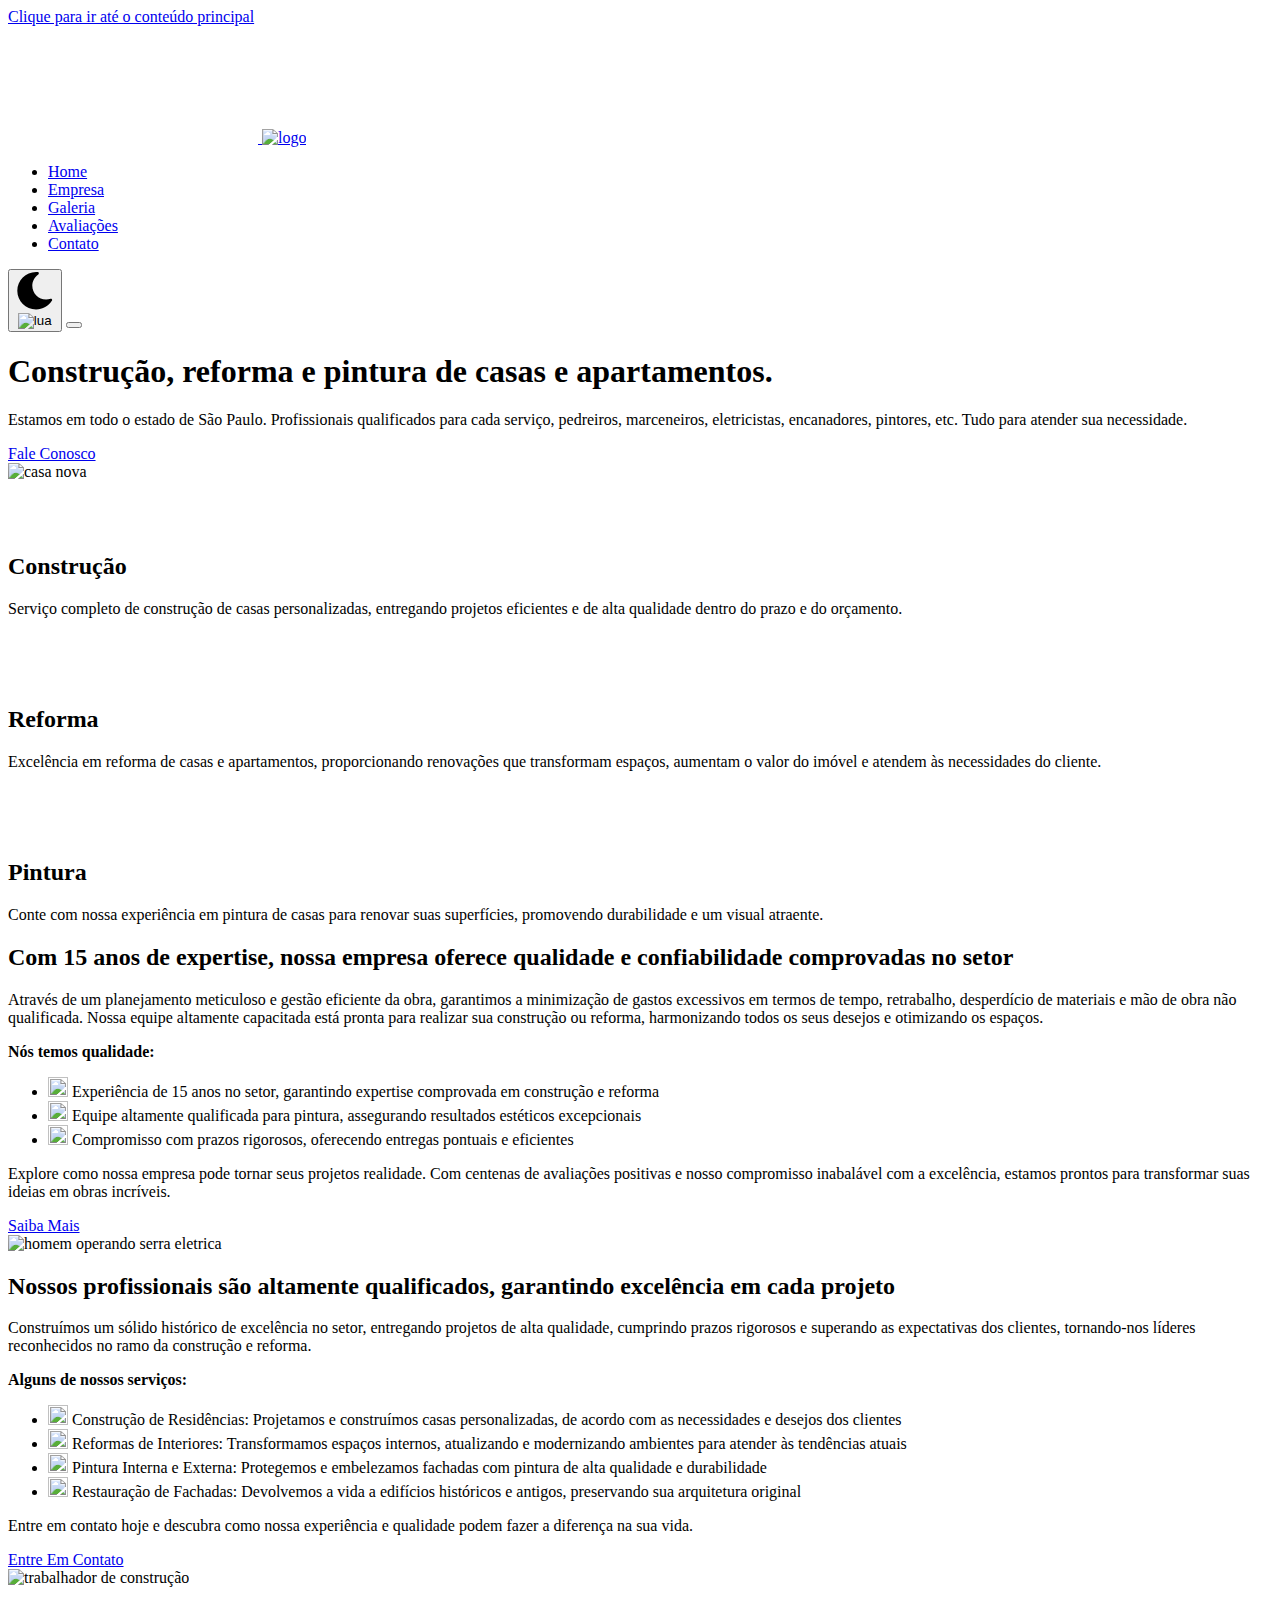
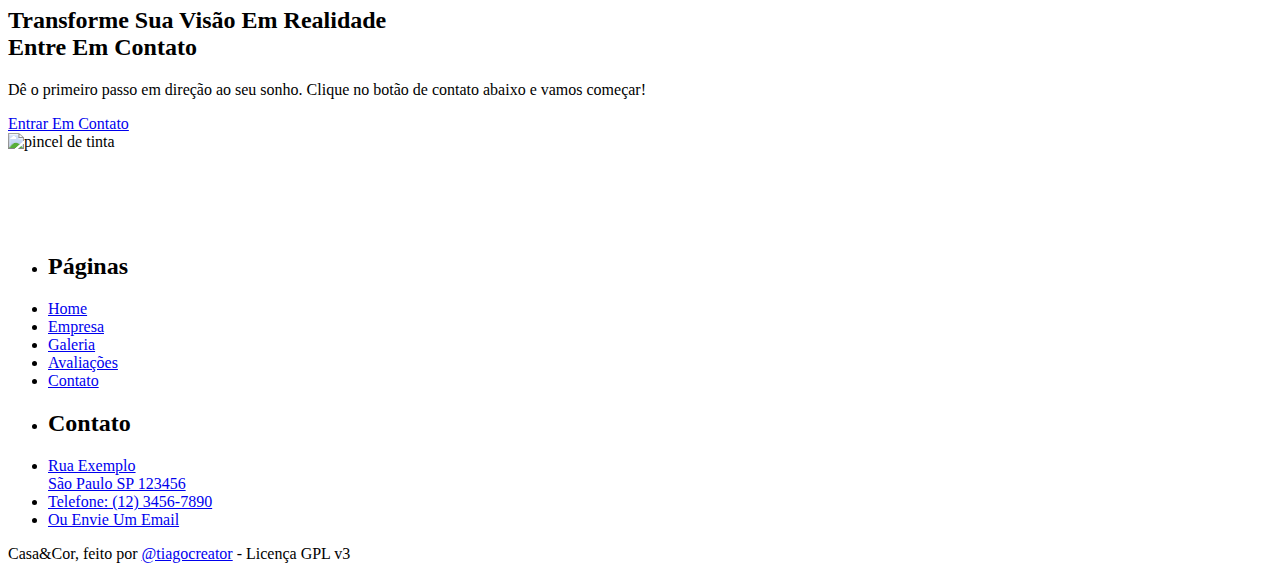
==== index.html @ 8dd86f75 "Update License text under the footer" ====
<!DOCTYPE html>
<html lang="pt-BR">

<head>
  <meta charset="UTF-8" />
  <meta http-equiv="X-UA-Compatible" content="IE=edge" />
  <meta name="viewport" content="width=device-width, initial-scale=1.0" />

  <link rel="canonical" href="https://casa-e-cor.vercel.app/" />
  <meta name="description" content="Construção, reforma e pintura de qualidade para transformar seu espaço." />
  <meta name="keywords"
    content="construção, reforma, pintura, empreiteira, serviços de construção, renovação, reformas de casas, construção comercial, reparos, pintura de interiores, pintura de exteriores, construtora, empreiteiro, remodelação, empreiteira de obras, reforma residencial, serviços de pintura, obras comerciais">

  <!--Exibição em mídias sociais-->
  <meta property="og:title" content="" />
  <meta property="og:description" content="" />
  <meta property="og:type" content="website" />
  <meta property="og:url" content="" />
  <meta property="og:image" content="/images/social.jpg" />
  <meta property="og:image:secure_url" content="/images/social.jpg" />

  <!--Favicons-->
  <link rel="apple-touch-icon" sizes="180x180" href="/apple-touch-icon.png">
  <link rel="icon" type="image/png" sizes="32x32" href="/favicon-32x32.png">
  <link rel="icon" type="image/png" sizes="16x16" href="/favicon-16x16.png">
  <link rel="manifest" href="/site.webmanifest">
  <link rel="mask-icon" href="/safari-pinned-tab.svg" color="#5bbad5">
  <meta name="msapplication-TileColor" content="#2b5797">
  <meta name="theme-color" content="#ffffff">

  <!-- Pré-carregar -->
  <link rel="preload" as="image" href="/images/landing-m.jpg />
  <link rel="preload" as="font" type="font/woff2" href="fonts/roboto-v29-latin-regular.woff2" crossorigin />
  <link rel="preload" as="font" type="font/woff2" href="fonts/roboto-v29-latin-700.woff2" crossorigin />

  <link rel="stylesheet" href="/css/critical.css" />
  <link rel="stylesheet" href="/css/root.css" />
  <link rel="stylesheet" href="/css/dark.css" />

  <!--Adiar o carregamento de todo o CSS da página-->
  <link rel="stylesheet" href="/css/local.css" media="print" onload="this.media='all'; this.onload=null;" />

  <!--Estilos para caso o usuário estiver com o JavaScript desativado-->
  <noscript>
    <link rel="stylesheet" href="/css/local.css" />
  </noscript>

  <title>Casa&Cor | Construção, Reforma e Pintura</title>
</head>

<body>
  <!--Para Leitores de Tela-->
  <a class="skip" aria-label="skip to main content" href="#main">Clique para ir até o conteúdo principal</a>

  <!-- ============================================ -->
  <!--                 Navegação                    -->
  <!-- ============================================ -->

  <div id="navigation">
    <div aria-hidden="true" class="background-color-div">
      <!--
            Esta div é usada para corrigir um erro de z-index onde o 
            #navbar-menu abre na frente da #navigation. Esta barra coloca
            o #navbar-menu atrás do #navigation.
        -->
    </div>
    <div class="container">
      <a class="logo" aria-label="click to go to home page" href="/index.html">
        <!--
                Se não tiver uma verão dark do logo, remover a tag img da versão dark do logo, e também a classe .light da tag img da versão light do logo
            -->

        <!--Logo Light-->
        <img class="light" aria-hidden="true" src="/images/logo-light.png" decoding="async" alt="logo" width="250"
          height="117" />

        <!--Logo Dark-->
        <img class="dark" aria-hidden="true" src="/images/logo-blue.png" decoding="async" loading="lazy" alt="logo"
          width="250" height="117" />
      </a>

      <!--Nagevação Principal-->
      <nav id="navbar-menu">
        <ul>
          <li><a class="active" href="/index.html">Home</a></li>
          <li><a href="/about.html">Empresa</a></li>
          <li><a href="/projects.html">Galeria</a></li>
          <li><a href="/reviews.html">Avaliações</a></li>
          <li><a href="/contact.html">Contato</a></li>
        </ul>
      </nav>

      <!--Ativar Modo Dark-->
      <button id="dark-mode-toggle">
        <svg class="moon" xmlns="http://www.w3.org/2000/svg" viewBox="0 0 480 480"
          style="enable-background: new 0 0 480 480" xml:space="preserve">
          <path
            d="M459.782 347.328c-4.288-5.28-11.488-7.232-17.824-4.96-17.76 6.368-37.024 9.632-57.312 9.632-97.056 0-176-78.976-176-176 0-58.4 28.832-112.768 77.12-145.472 5.472-3.712 8.096-10.4 6.624-16.832S285.638 2.4 279.078 1.44C271.59.352 264.134 0 256.646 0c-132.352 0-240 107.648-240 240s107.648 240 240 240c84 0 160.416-42.688 204.352-114.176 3.552-5.792 3.04-13.184-1.216-18.496z" />
        </svg>
        <img class="sun" aria-hidden="true" src="/images/sun.svg" decoding="async" alt="lua" width="15" height="15" />
      </button>

      <!--Ativar Navegação Mobile-->
      <button class="hamburger-menu">
        <span aria-hidden="true"></span>
      </button>
    </div>
  </div>

  <main id="main">
    <!-- ============================================ -->
    <!--                Página Principal              -->
    <!-- ============================================ -->

    <section id="hero">
      <div class="hero-content">
        <div class="heroText">
          <h1 id="home-h">Construção, reforma e pintura de casas e apartamentos.</h1>
          <p>
            Estamos em todo o estado de São Paulo. Profissionais qualificados para cada serviço, pedreiros,
            marceneiros,
            eletricistas,
            encanadores, pintores, etc. Tudo para atender sua necessidade.
          </p>
          <a class="button-solid" href="/contact.html" target="_blank" rel="noopener">
            Fale Conosco
          </a>
        </div>
      </div>
      <picture>
        <source media="(max-width: 600px)" srcset="/images/landing-m.jpg" />
        <source media="(min-width: 601px)" srcset="/images/landing.jpg" />
        <img aria-hidden="true" decoding="async" src="/images/landing.jpg" alt="casa nova" width="600" height="750" />
      </picture>
    </section>

    <!-- ============================================ -->
    <!--                Nossos Serviços               -->
    <!-- ============================================ -->

    <section id="services" class="services">
      <div class="card">
        <picture>
          <img aria-hidden="true" decoding="async" src="/images/service1.png" alt="" width="48" height="48" />
        </picture>
        <h2>Construção</h2>
        <p>
          Serviço completo de construção de casas personalizadas, entregando
          projetos eficientes e de alta qualidade dentro do prazo e do orçamento.
        </p>
      </div>
      <div class="card">
        <picture>
          <img aria-hidden="true" decoding="async" src="/images/service2.png" alt="" width="48" height="48" />
        </picture>
        <h2>Reforma</h2>
        <p>
          Excelência em reforma de casas e apartamentos, proporcionando renovações que transformam espaços, aumentam o
          valor do imóvel
          e atendem às necessidades do cliente.
        </p>
      </div>
      <div class="card">
        <picture>
          <img aria-hidden="true" decoding="async" src="/images/service3.png" alt="" width="48" height="48" />
        </picture>
        <h2>Pintura</h2>
        <p>
          Conte com nossa experiência em pintura de casas para renovar suas superfícies, promovendo durabilidade e um
          visual
          atraente.
        </p>
      </div>
    </section>

    <!-- ============================================ -->
    <!--                   Sobre                      -->
    <!-- ============================================ -->

    <section id="sidebyside" class="sidebyside">
      <div class="container">
        <div class="content">
          <h2 class="title">Com 15 anos de expertise, nossa empresa oferece qualidade e confiabilidade comprovadas no
            setor</h2>
          <p>
            Através de um planejamento meticuloso e gestão eficiente da obra, garantimos a minimização de gastos
            excessivos em
            termos de tempo, retrabalho, desperdício de materiais e mão de obra não qualificada. Nossa equipe altamente
            capacitada
            está pronta para realizar sua construção ou reforma, harmonizando todos os seus desejos e otimizando os
            espaços.
          </p>
          <p>
            <strong>Nós temos qualidade:</strong>
          </p>
          <ul>
            <li>
              <img aria-hidden="true" loading="lazy" decoding="async" src="/images/check.svg" alt="" width="20"
                height="20" />
              <span>Experiência de 15 anos no setor, garantindo expertise comprovada em construção e reforma</span>
            </li>
            <li>
              <img aria-hidden="true" loading="lazy" decoding="async" src="/images/check.svg" alt="" width="20"
                height="20" />
              <span>Equipe altamente qualificada para pintura, assegurando resultados estéticos excepcionais</span>
            </li>
            <li>
              <img aria-hidden="true" loading="lazy" decoding="async" src="/images/check.svg" alt="" width="20"
                height="20" />
              <span>Compromisso com prazos rigorosos, oferecendo entregas pontuais e eficientes</span>
            </li>
          </ul>
          <p>
            Explore como nossa empresa pode tornar seus projetos realidade. Com
            centenas de
            avaliações positivas e nosso compromisso inabalável com a excelência, estamos prontos para transformar suas
            ideias em
            obras incríveis.
          </p>
          <a class="button-solid" href="/about.html">Saiba Mais</a>
        </div>
        <picture class="image-box">
          <source media="(max-width: 600px)" srcset="/images/company-m.jpg" />
          <source media="(min-width: 601px)" srcset="/images/company.jpg" />
          <img aria-hidden="true" loading="lazy" decoding="async" src="/images/company.jpg"
            alt="homem operando serra eletrica" width="500" height="333" />
        </picture>
      </div>
    </section>

    <!-- ============================================ -->
    <!--                Profissionais                 -->
    <!-- ============================================ -->

    <section id="sidebyside-reverse">
      <div class="container">
        <div class="content">
          <h2 class="title">Nossos profissionais são altamente qualificados, garantindo excelência em cada projeto</h2>
          <p>
            Construímos um sólido histórico de excelência no setor, entregando projetos de alta
            qualidade, cumprindo prazos rigorosos e superando as expectativas dos clientes, tornando-nos líderes
            reconhecidos no
            ramo da construção e reforma.
          </p>
          <p>
            <strong>Alguns de nossos serviços:</strong>
          </p>
          <ul>
            <li>
              <img aria-hidden="true" loading="lazy" decoding="async" src="/images/check.svg" alt="" width="20"
                height="20" />
              <span>Construção de Residências: Projetamos e construímos casas personalizadas, de acordo com as
                necessidades e desejos dos
                clientes</span>
            </li>
            <li>
              <img aria-hidden="true" loading="lazy" decoding="async" src="/images/check.svg" alt="" width="20"
                height="20" />
              <span>Reformas de Interiores: Transformamos espaços internos, atualizando e modernizando ambientes para
                atender às tendências
                atuais</span>
            </li>
            <li>
              <img aria-hidden="true" loading="lazy" decoding="async" src="/images/check.svg" alt="" width="20"
                height="20" />
              <span>Pintura Interna e Externa: Protegemos e embelezamos fachadas com pintura de alta qualidade e
                durabilidade</span>
            </li>
            <li>
              <img aria-hidden="true" loading="lazy" decoding="async" src="/images/check.svg" alt="" width="20"
                height="20" />
              <span>Restauração de Fachadas: Devolvemos a vida a edifícios históricos e antigos, preservando sua
                arquitetura original</span>
            </li>
          </ul>
          <p>
            Entre em contato hoje e descubra como nossa experiência e qualidade podem fazer a diferença na sua vida.
          </p>
          <a class="button-solid" href="/contact.html">Entre Em Contato</a>
        </div>
        <picture class="image-box">
          <source media="(max-width: 600px)" srcset="/images/worker.jpg" />
          <source media="(min-width: 601px)" srcset="/images/worker.jpg" />
          <img aria-hidden="true" loading="lazy" decoding="async" src="/images/worker.jpg"
            alt="trabalhador de construção" width="500" height="671" />
        </picture>
      </div>
    </section>

    <!-- ============================================ -->
    <!--                   Call to Action             -->
    <!-- ============================================ -->

    <section id="cta">
      <div class="container">
        <h2 class="title">
          Transforme Sua Visão Em Realidade <br />
          Entre Em Contato
        </h2>
        <p>
          Dê o primeiro passo em direção ao seu sonho. Clique no botão de contato abaixo e vamos começar!
        </p>
        <a href="/contact.html" class="button-solid">Entrar Em Contato</a>
      </div>
      <picture>
        <source media="(max-width: 600px)'" srcset="/images/paint-m.jpg" />
        <source media="(min-width: 601px)" srcset="/images/paint.jpg" />
        <img aria-hidden="true" loading="lazy" decoding="async" src="/images/paint.jpg" alt="pincel de tinta"
          width="500" height="333" />
      </picture>
    </section>

  </main>

  <!-- ============================================ -->
  <!--                     Footer                   -->
  <!-- ============================================ -->

  <footer id="footer">
    <div class="container">
      <div class="left-section">
        <a class="logo" href="/index.html"><img loading="lazy" decoding="async" src="/images/logo-light.png" alt="logo"
            width="264" height="78" /></a>
      </div>
      <div class="right-section">
        <div class="lists">
          <ul>
            <li>
              <h2>Páginas</h2>
            </li>
            <li><a href="/index.html">Home</a></li>
            <li><a href="/about.html">Empresa</a></li>
            <li><a href="/projects.html">Galeria</a></li>
            <li><a href="/testimonials.html">Avaliações</a></li>
            <li><a href="/contact.html">Contato</a></li>
          </ul>
          <ul>
            <li>
              <h2>Contato</h2>
            </li>
            <li>
              <a href="/contact.html">Rua Exemplo<br />São Paulo SP 123456</a>
            </li>
            <li><a href="tel:1234567890">Telefone: (12) 3456-7890</a></li>
            <li><a href="mailto:email@email.com">Ou Envie Um Email</a></li>
          </ul>
        </div>
      </div>
    </div>

    <div class="credit">
      <span>Casa&Cor, feito por </span>
      <a href="https://github.com/tiagocreator" target="_blank" rel="noopener">@tiagocreator</a>
      <span class="copyright">- Licença GPL v3</span>
    </div>
  </footer>

  <script defer src="/script/nav.js"></script>
  <script defer src="/script/dark.js"></script>
  <script defer src="./script/scroll.js"></script>
</body>

</html>
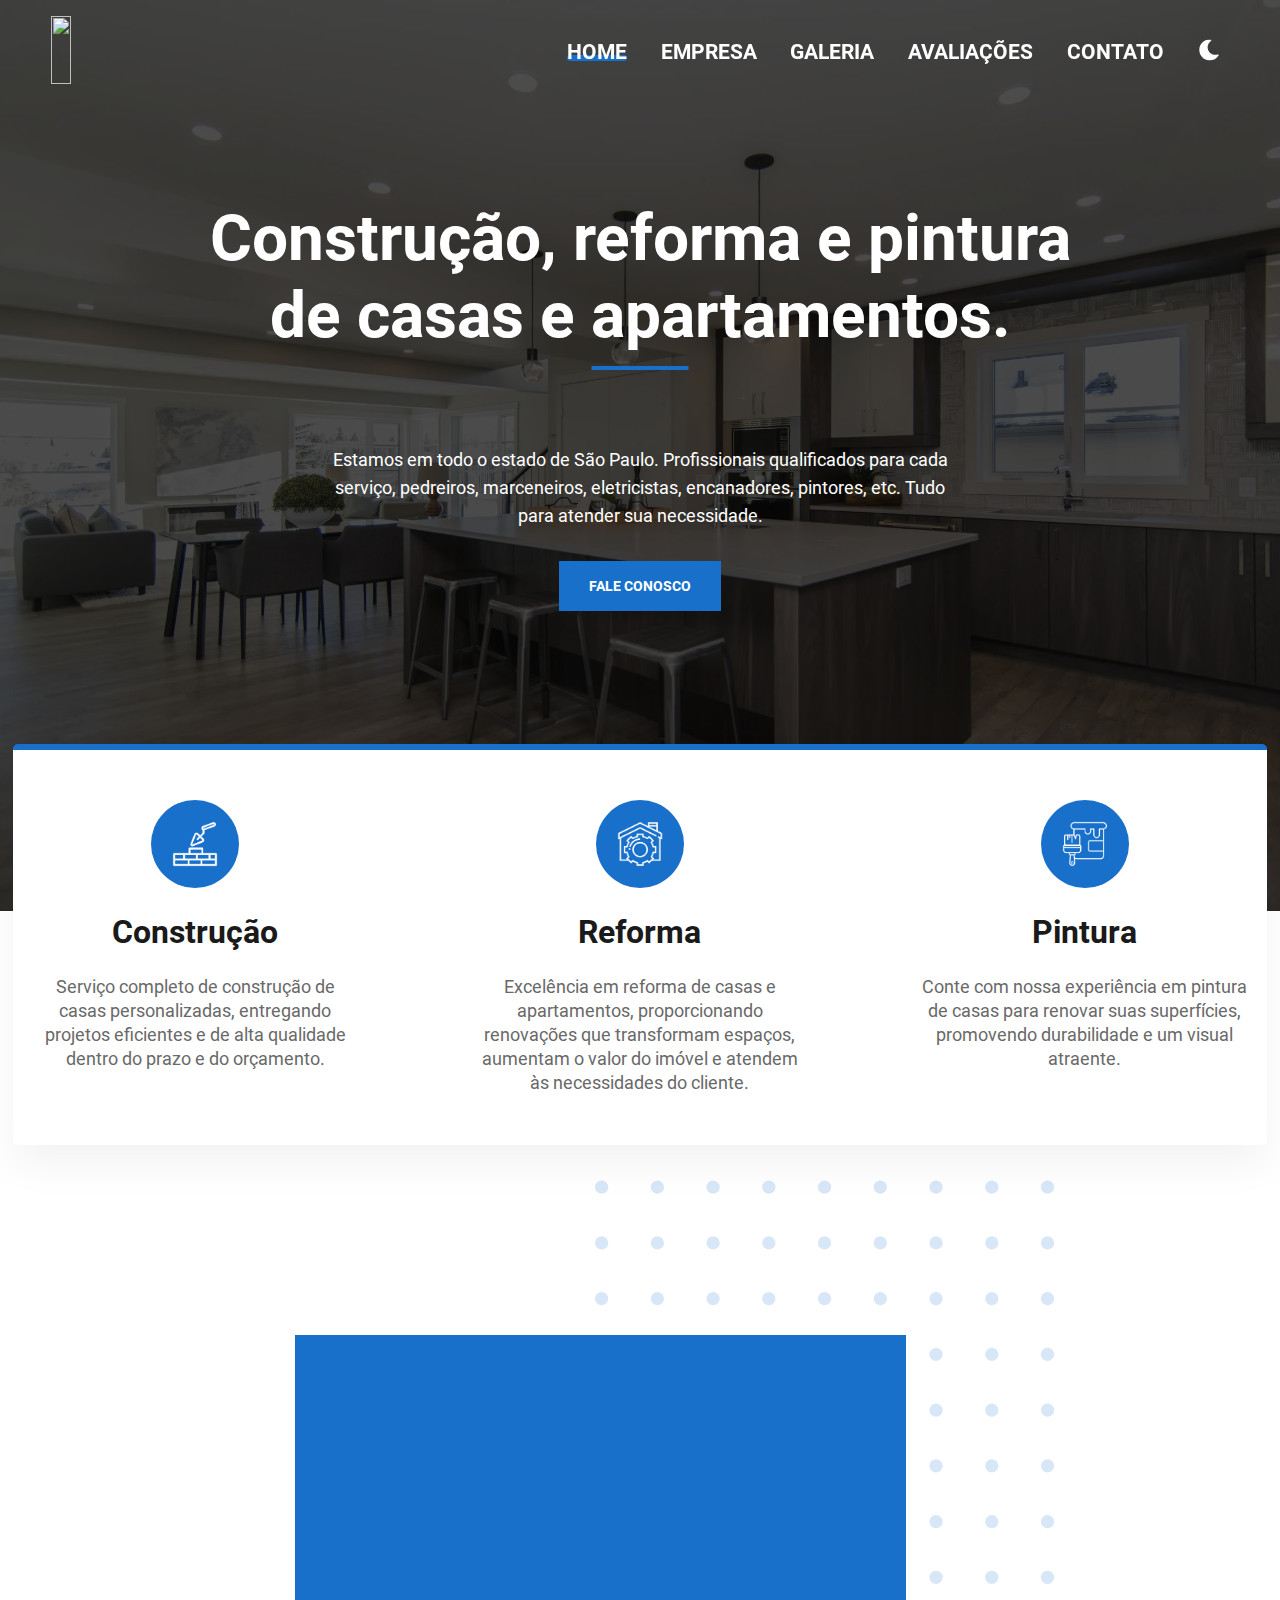
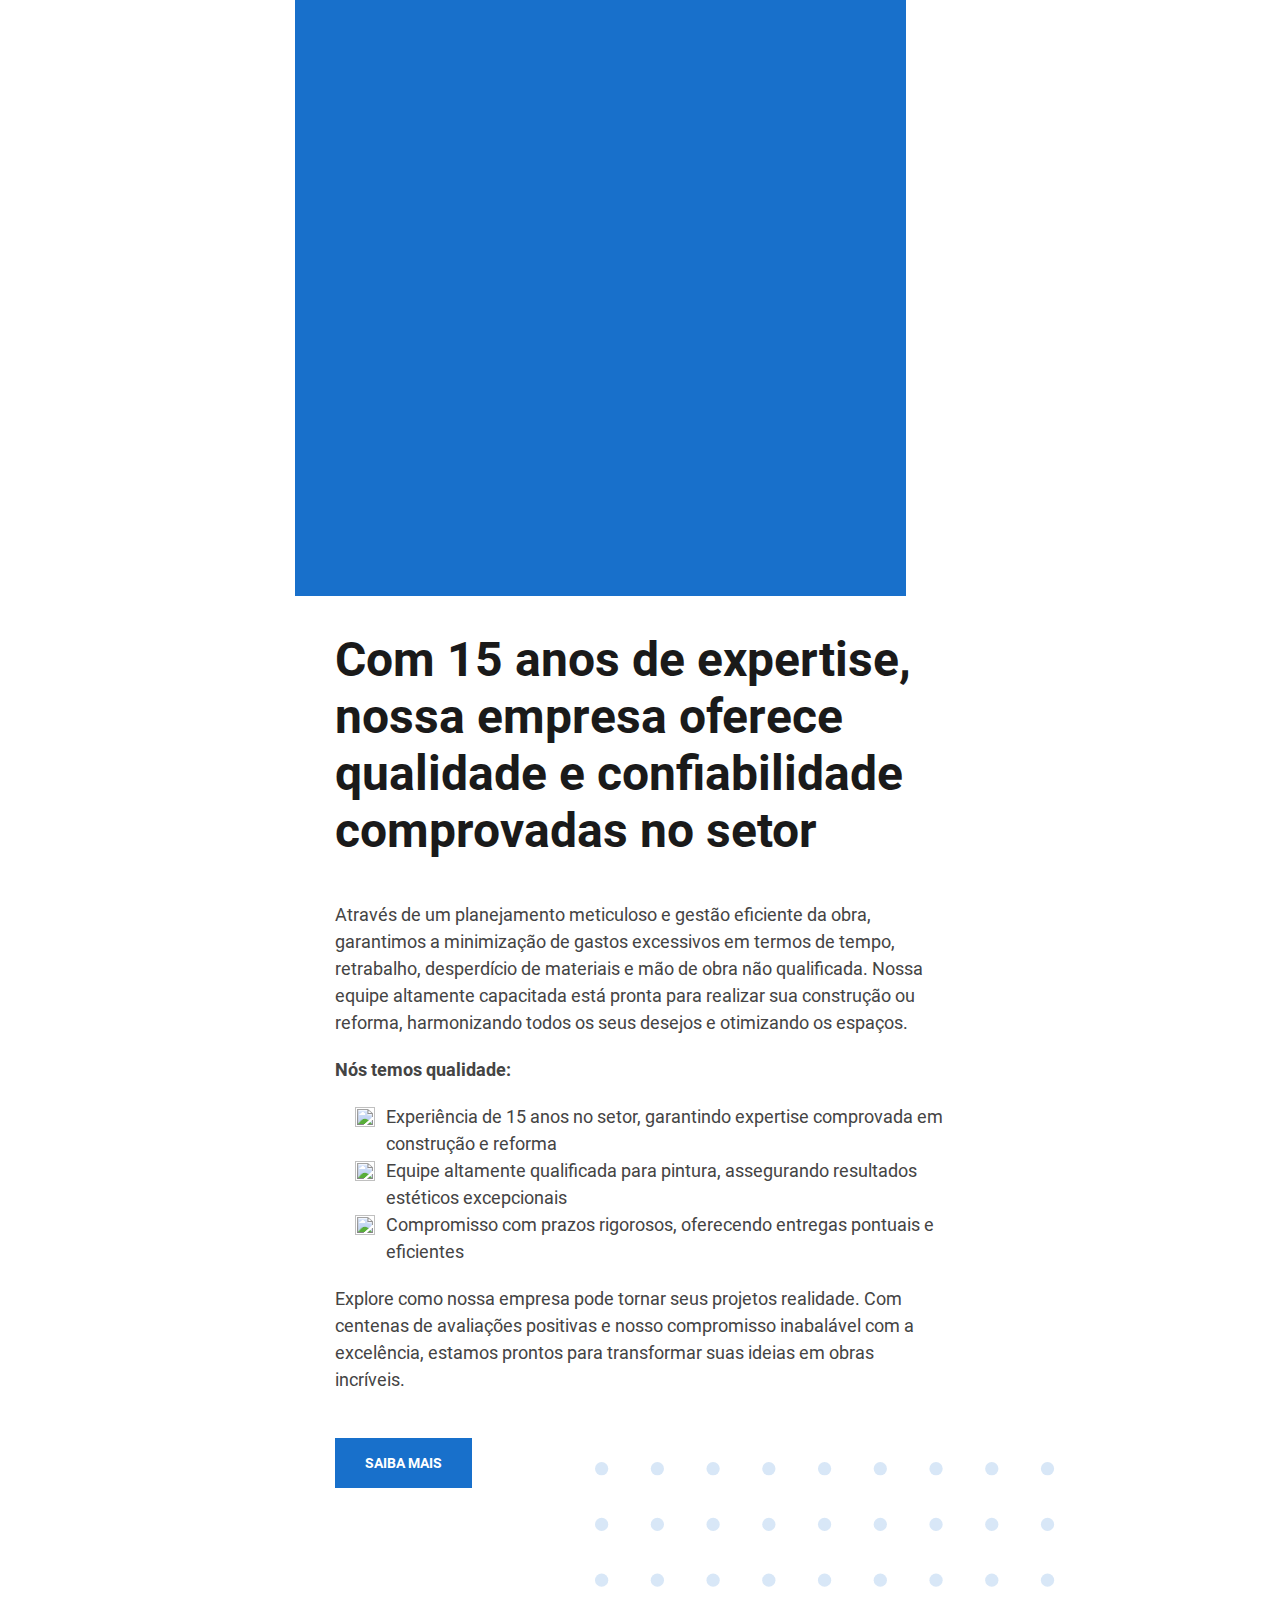
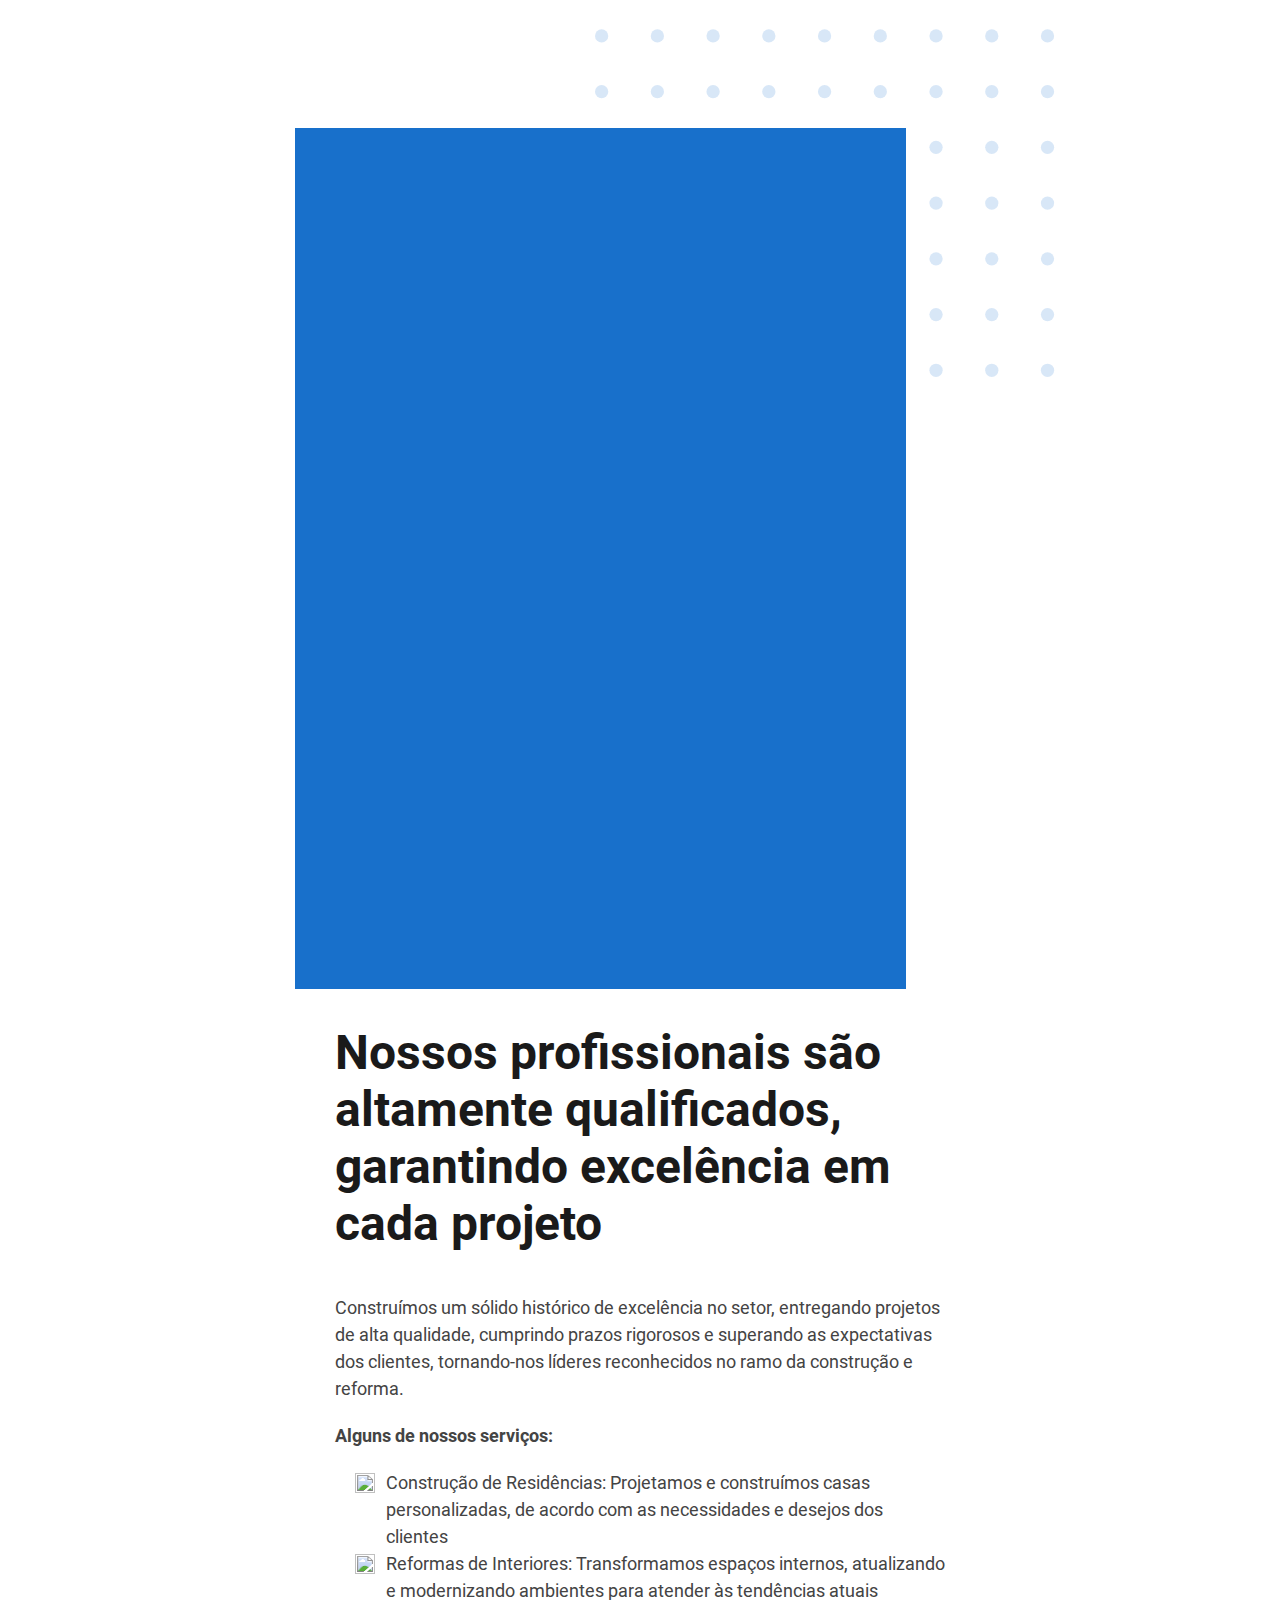
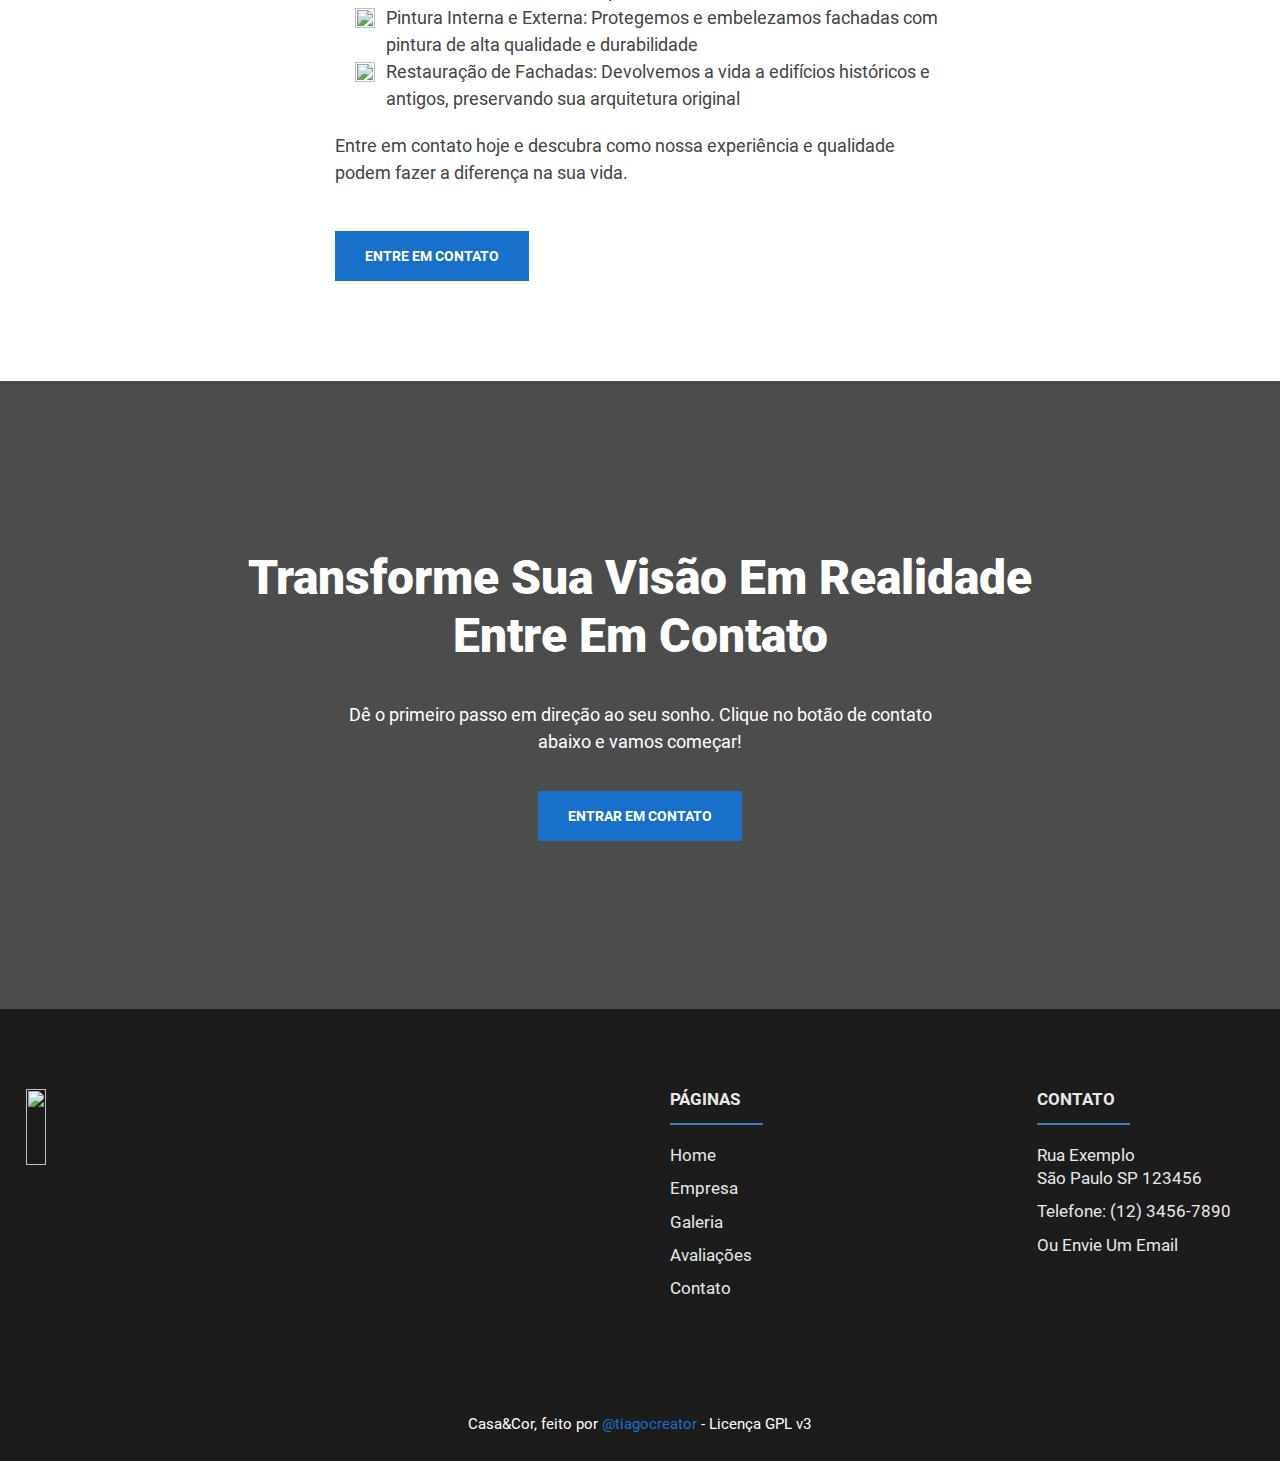
==== commit f33b47ba: "Update logo images" ====
--- a/index.html
+++ b/index.html
@@ -29,7 +29,7 @@
   <meta name="theme-color" content="#ffffff">
 
   <!-- Pré-carregar -->
-  <link rel="preload" as="image" href="/images/landing-m.jpg />
+  <link rel="preload" as="image" href="/images/landing-m.webp" />
   <link rel="preload" as="font" type="font/woff2" href="fonts/roboto-v29-latin-regular.woff2" crossorigin />
   <link rel="preload" as="font" type="font/woff2" href="fonts/roboto-v29-latin-700.woff2" crossorigin />
 
@@ -65,18 +65,19 @@
         -->
     </div>
     <div class="container">
-      <a class="logo" aria-label="click to go to home page" href="/index.html">
+      <a class="logo" aria-label="clique para ir para a página principal" href="/index.html">
         <!--
                 Se não tiver uma verão dark do logo, remover a tag img da versão dark do logo, e também a classe .light da tag img da versão light do logo
             -->
-
         <!--Logo Light-->
-        <img class="light" aria-hidden="true" src="/images/logo-light.png" decoding="async" alt="logo" width="250"
-          height="117" />
+        <img class="light" aria-hidden="true" src="/images/logo-light-m.webp"
+          srcset="/images/logo-light-m.webp 1x, /images/logo-light-l.webp 2x" alt="" width="196" height="92"
+          decoding="async" loading="lazy">
 
         <!--Logo Dark-->
-        <img class="dark" aria-hidden="true" src="/images/logo-blue.png" decoding="async" loading="lazy" alt="logo"
-          width="250" height="117" />
+        <img class="dark" aria-hidden="true" src="/images/logo-blue-m.webp"
+          srcset="/images/logo-blue-m.webp, x /images/logo-blue-l.webp 2x" alt="" width="196" height="92"
+          decoding="async" loading="lazy">
       </a>
 
       <!--Nagevação Principal-->
@@ -91,8 +92,8 @@
       </nav>
 
       <!--Ativar Modo Dark-->
-      <button id="dark-mode-toggle">
-        <svg class="moon" xmlns="http://www.w3.org/2000/svg" viewBox="0 0 480 480"
+      <button id="dark-mode-toggle" title="Ativar Modo Escuro">
+        <svg aria-hidden="true" class="moon" xmlns="http://www.w3.org/2000/svg" viewBox="0 0 480 480"
           style="enable-background: new 0 0 480 480" xml:space="preserve">
           <path
             d="M459.782 347.328c-4.288-5.28-11.488-7.232-17.824-4.96-17.76 6.368-37.024 9.632-57.312 9.632-97.056 0-176-78.976-176-176 0-58.4 28.832-112.768 77.12-145.472 5.472-3.712 8.096-10.4 6.624-16.832S285.638 2.4 279.078 1.44C271.59.352 264.134 0 256.646 0c-132.352 0-240 107.648-240 240s107.648 240 240 240c84 0 160.416-42.688 204.352-114.176 3.552-5.792 3.04-13.184-1.216-18.496z" />
@@ -101,7 +102,7 @@
       </button>
 
       <!--Ativar Navegação Mobile-->
-      <button class="hamburger-menu">
+      <button class="hamburger-menu" title="Abrir Menu">
         <span aria-hidden="true"></span>
       </button>
     </div>
@@ -128,9 +129,9 @@
         </div>
       </div>
       <picture>
-        <source media="(max-width: 600px)" srcset="/images/landing-m.jpg" />
-        <source media="(min-width: 601px)" srcset="/images/landing.jpg" />
-        <img aria-hidden="true" decoding="async" src="/images/landing.jpg" alt="casa nova" width="600" height="750" />
+        <source media="(max-width: 600px)" srcset="/images/landing-m.webp" />
+        <source media="(min-width: 601px)" srcset="/images/landing.webp" />
+        <img aria-hidden="true" decoding="async" src="/images/landing.webp" alt="casa nova" width="600" height="750" />
       </picture>
     </section>
 
@@ -141,7 +142,7 @@
     <section id="services" class="services">
       <div class="card">
         <picture>
-          <img aria-hidden="true" decoding="async" src="/images/service1.png" alt="" width="48" height="48" />
+          <img aria-hidden="true" decoding="async" src="/images/service1.webp" alt="" width="48" height="48" />
         </picture>
         <h2>Construção</h2>
         <p>
@@ -151,7 +152,7 @@
       </div>
       <div class="card">
         <picture>
-          <img aria-hidden="true" decoding="async" src="/images/service2.png" alt="" width="48" height="48" />
+          <img aria-hidden="true" decoding="async" src="/images/service2.webp" alt="" width="48" height="48" />
         </picture>
         <h2>Reforma</h2>
         <p>
@@ -162,7 +163,7 @@
       </div>
       <div class="card">
         <picture>
-          <img aria-hidden="true" decoding="async" src="/images/service3.png" alt="" width="48" height="48" />
+          <img aria-hidden="true" decoding="async" src="/images/service3.webp" alt="" width="48" height="48" />
         </picture>
         <h2>Pintura</h2>
         <p>
@@ -220,9 +221,9 @@
           <a class="button-solid" href="/about.html">Saiba Mais</a>
         </div>
         <picture class="image-box">
-          <source media="(max-width: 600px)" srcset="/images/company-m.jpg" />
-          <source media="(min-width: 601px)" srcset="/images/company.jpg" />
-          <img aria-hidden="true" loading="lazy" decoding="async" src="/images/company.jpg"
+          <source media="(max-width: 600px)" srcset="/images/company-m.webp" />
+          <source media="(min-width: 601px)" srcset="/images/company.webp" />
+          <img aria-hidden="true" loading="lazy" decoding="async" src="/images/company.webp"
             alt="homem operando serra eletrica" width="500" height="333" />
         </picture>
       </div>
@@ -279,9 +280,9 @@
           <a class="button-solid" href="/contact.html">Entre Em Contato</a>
         </div>
         <picture class="image-box">
-          <source media="(max-width: 600px)" srcset="/images/worker.jpg" />
-          <source media="(min-width: 601px)" srcset="/images/worker.jpg" />
-          <img aria-hidden="true" loading="lazy" decoding="async" src="/images/worker.jpg"
+          <source media="(max-width: 600px)" srcset="/images/worker.webp" />
+          <source media="(min-width: 601px)" srcset="/images/worker.webp" />
+          <img aria-hidden="true" loading="lazy" decoding="async" src="/images/worker.webp"
             alt="trabalhador de construção" width="500" height="671" />
         </picture>
       </div>
@@ -303,9 +304,9 @@
         <a href="/contact.html" class="button-solid">Entrar Em Contato</a>
       </div>
       <picture>
-        <source media="(max-width: 600px)'" srcset="/images/paint-m.jpg" />
-        <source media="(min-width: 601px)" srcset="/images/paint.jpg" />
-        <img aria-hidden="true" loading="lazy" decoding="async" src="/images/paint.jpg" alt="pincel de tinta"
+        <source media="(max-width: 600px)'" srcset="/images/paint-m.webp" />
+        <source media="(min-width: 601px)" srcset="/images/paint.webp" />
+        <img aria-hidden="true" loading="lazy" decoding="async" src="/images/paint.webp" alt="pincel de tinta"
           width="500" height="333" />
       </picture>
     </section>
@@ -319,8 +320,11 @@
   <footer id="footer">
     <div class="container">
       <div class="left-section">
-        <a class="logo" href="/index.html"><img loading="lazy" decoding="async" src="/images/logo-light.png" alt="logo"
-            width="264" height="78" /></a>
+        <a class="logo" href="/index.html" aria-label="clique para ir para a página inicial">
+          <img aria-hidden="true" src="/images/logo-light-m.webp"
+            srcset="/images/logo-light-m.webp 1x, /images/logo-light-l.webp 2x" alt="" width="196" height="92"
+            decoding="async" loading="lazy">
+        </a>
       </div>
       <div class="right-section">
         <div class="lists">
@@ -331,7 +335,7 @@
             <li><a href="/index.html">Home</a></li>
             <li><a href="/about.html">Empresa</a></li>
             <li><a href="/projects.html">Galeria</a></li>
-            <li><a href="/testimonials.html">Avaliações</a></li>
+            <li><a href="/reviews.html">Avaliações</a></li>
             <li><a href="/contact.html">Contato</a></li>
           </ul>
           <ul>
--- a/css/critical.css
+++ b/css/critical.css
@@ -0,0 +1 @@
+@media only screen and (min-width:0){#hero{font-size:inherit;padding-bottom:16.875em;padding-top:9.375em;position:relative;z-index:1}#hero:before{content:'';position:absolute;display:block;height:100%;width:100%;background:#000;opacity:.7;top:0;left:0;z-index:-10}#hero picture{position:absolute;top:0;left:0;height:100%;width:100%;z-index:-11}#hero picture img{position:absolute;top:0;left:0;height:100%;width:100%;object-fit:cover}#hero .hero-content{width:96%;max-width:71.5em;margin:auto;position:relative;z-index:10;text-align:center}#hero .hero-content{padding:0}#hero .heroText{width:100%;margin:auto;max-width:56.875em}#hero h1{font-weight:bold;font-size:min(12vw, 4em);color:#fff;text-align:center;line-height:1.203125;margin:auto;width:100%;max-width:14.125em;margin-bottom:1.4375em;position:relative}#hero h1:before{content:'';position:absolute;display:block;height:.0625em;width:1.515625em;background:var(--primary);opacity:1;bottom:-0.25em;left:50%;transform:translateX(-50%)}#hero p{line-height:1.55em;margin:auto;margin-bottom:1.72222222em;color:#fff;width:100%;text-align:center;max-width:34.27777778em;opacity:1}#hero .button-solid{margin:auto;display:inline-block;width:auto}}@media only screen and (min-width:48em){#hero{padding:12.5em 0 18.75em 0;z-index:1;overflow:hidden}#hero .hero-content{display:flex;justify-content:space-between;position:relative}}@media only screen and (min-width:1300px){#hero{padding-top:17.0625em;padding-bottom:19.1875em;background:url('../images/landing.webp');background-size:cover;background-position:center;background-repeat:no-repeat;background-attachment:fixed}#hero picture{display:none}}@media only screen and (min-width:0){.services{border-radius:.3125em;margin:auto;margin-top:-10.4375em;position:relative;z-index:100;background:#fff;width:90%;max-width:82.5em;padding:3.125em 1.25em;border-top:.375em solid var(--primary);box-shadow:0 20px 40px rgba(0,0,0,0.05);margin-bottom:3.125em}.services .card{display:block;width:100%;max-width:22.3125em;margin:auto;margin-bottom:3.125em}.services .card:last-of-type{margin-bottom:0}.services .card picture{background:var(--primary);width:5.5em;height:5.5em;display:flex;justify-content:center;align-items:center;margin:auto;margin-bottom:1.4375em;border-radius:50%}.services .card picture img{width:3em;height:3em}.services .card h2{text-align:center;font-size:2em;line-height:1.35em;font-weight:700;color:#1a1a1a;margin-bottom:.65em}.services .card p{text-align:center;line-height:1.33333333em;width:100%;opacity:.8}}@media only screen and (min-width:768px){.services{font-size:min(1.8vw, 1em);display:flex;justify-content:space-between;align-items:flex-start;width:98%}.services .card{margin:0;max-width:20.3125em}}@media only screen and (min-width:1300px){.services{padding:3.125em 5em}.services .card{max-width:22.3125em}}@media only screen and (min-width:0){body.dark-mode #services{background:var(--medium)}body.dark-mode #services picture{background:var(--primaryDark)}body.dark-mode #services h2{color:#fff;font-weight:bold}}--- a/css/root.css
+++ b/css/root.css
@@ -0,0 +1 @@
+@media only screen and (min-width:0){:root{--primary:#1870cb;--primaryShade:#3d89d9;--primaryDark:#0a116b;--bodyText:#1a1a1a}@font-face{font-family:'Roboto';font-style:normal;font-weight:400;src:local(''),url('../fonts/roboto-v29-latin-regular.woff2') format('woff2'),url('../fonts/roboto-v29-latin-regular.woff') format('woff')}@font-face{font-family:'Roboto';font-style:normal;font-weight:700;src:local(''),url('../fonts/roboto-v29-latin-700.woff2') format('woff2'),url('../fonts/roboto-v29-latin-700.woff') format('woff')}@font-face{font-family:'Roboto';font-style:normal;font-weight:900;src:local(''),url('../fonts/roboto-v29-latin-900.woff2') format('woff2'),url('../fonts/roboto-v29-latin-900.woff') format('woff')}body,html{margin:0;padding:0;font-size:100%;font-family:'Roboto',Arial,sans-serif;color:var(--bodyText);overflow-x:hidden}*,*:before,*:after{margin:0;padding:0;box-sizing:border-box}body{transition:background-color .3s}.container{position:relative;width:92%;margin:auto}h1,h2,h3,h4,h5,h6{margin:0;color:#1a1a1a}p,li,a{font-size:1.125em;line-height:1.5em;margin:0}p,li{color:#444}a:hover,button:hover{cursor:pointer}.button-solid{font-size:.875em;font-weight:bold;text-transform:uppercase;text-decoration:none;display:inline-block;width:auto;color:#fff;line-height:3.57142857em;height:3.57142857em;text-align:center;padding:0 2.14285714em;position:relative;z-index:1;background-color:var(--primary);transition:color .3s;transition-delay:.1s}.button-solid:hover{color:#aad3e1}.button-solid:hover:before{width:100%}.button-solid:before{content:'';position:absolute;display:block;height:100%;opacity:1;top:0;left:0;z-index:-1;background-color:#000;width:0;transition:width .3s}.skip{position:absolute;top:0;left:0;opacity:0;z-index:-1111111}}@media only screen and (min-width:1024px){body,html{padding:0;margin:0}}@media only screen and (min-width:2000px){body,html{font-size:.85vw}}@media only screen and (max-width:1023px){#navigation{position:fixed;top:0;left:0;width:100%;z-index:10000;height:auto}#navigation .background-color-div{position:absolute;top:0;left:0;background-color:#fff;width:100%;height:100%;box-shadow:rgba(149,157,165,0.2) 0 8px 24px}#navigation .container{padding:.8125em 0;width:96%}#navigation .logo{display:inline-block;height:1.875em;width:auto}#navigation .logo img{width:auto;height:100%}#navigation .logo .light{display:none}#navigation .logo .dark{display:block}#navigation .hamburger-menu{position:absolute;right:0;border:none;height:3em;width:3em;z-index:100;display:block;background:transparent;padding:0;top:50%;transform:translateY(-50%);transition:top .3s}#navigation .hamburger-menu span{height:2px;width:1.875em;background-color:#000;display:block;position:absolute;left:50%;transform:translateX(-50%);transition:background-color .3s}#navigation .hamburger-menu span:before{content:'';position:absolute;display:block;height:2px;width:80%;background:#000;opacity:1;top:-6px;left:0;transition:width .3s,left .3s,top .3s,transform .5s}#navigation .hamburger-menu span:after{content:'';position:absolute;display:block;height:2px;width:80%;background:#000;opacity:1;top:6px;left:0;transition:width .3s,left .3s,top .3s,transform .3s}#navigation .hamburger-menu.clicked span{background-color:transparent}#navigation .hamburger-menu.clicked span:before{width:100%;transform:translate(-50%, -50%) rotate(225deg);left:50%;top:50%}#navigation .hamburger-menu.clicked span:after{width:100%;transform:translate(-50%, -50%) rotate(-225deg);left:50%;top:50%}#navigation #navbar-menu{position:fixed;right:0;padding:0;width:100%;border-radius:0 0 .375em .375em;z-index:-1;overflow:hidden;box-shadow:rgba(149,157,165,0.2) 0 8px 24px;background-color:#fff;top:4em;padding-top:0;height:0;transition:height .3s,padding-top .3s,top .3s}#navigation #navbar-menu ul{padding:0;perspective:700px}#navigation #navbar-menu ul li{list-style:none;margin-bottom:1.5em;text-align:center;transform-style:preserve-3d;opacity:0;transform:translateY(-0.4375em) rotateX(90deg);transition:opacity .5s,transform .5s}#navigation #navbar-menu ul li:nth-of-type(1){transition-delay:.1s}#navigation #navbar-menu ul li:nth-of-type(2){transition-delay:.2s}#navigation #navbar-menu ul li:nth-of-type(3){transition-delay:.3s}#navigation #navbar-menu ul li:nth-of-type(4){transition-delay:.4s}#navigation #navbar-menu ul li:nth-of-type(5){transition-delay:.5s}#navigation #navbar-menu ul li a{text-decoration:none;text-transform:uppercase;color:#000;font-size:1.1875em;text-align:center;display:inline-block;position:relative;font-weight:bold}#navigation #navbar-menu ul li a.active:before{content:'';position:absolute;display:block;height:.42105263em;background:var(--primary);opacity:1;bottom:.26315789em;border-radius:.21052632em;left:-0.31578947em;right:-0.31578947em;z-index:-1}#navigation #navbar-menu.open{height:19.125em;padding-top:1.25em;z-index:-100}#navigation #navbar-menu.open ul li{opacity:1;transform:translateY(0) rotateX(0)}}@media only screen and (min-width:64em){::-webkit-scrollbar-track{-webkit-box-shadow:inset 0 0 .375em rgba(0,0,0,0.3);background-color:#fff}::-webkit-scrollbar-track-piece{background-color:#f0f0f0}::-webkit-scrollbar{width:.75em;background-color:#f5f5f5}::-webkit-scrollbar-thumb{border-radius:.625em;background:var(--primary)}body.scroll #navigation .background-color-div{height:100%;box-shadow:rgba(100,100,111,0.2) 0 7px 29px 0}body.scroll #navigation .logo .light{display:none}body.scroll #navigation .logo .dark{display:block}body.scroll #navigation #navbar-menu ul li a{color:#1a1a1a}body.scroll #dark-mode-toggle svg path{fill:#000}body.dark-mode #navigation .background-color-div{height:100%;box-shadow:rgba(100,100,111,0.2) 0 7px 29px 0}#navigation{width:100%;height:6.25em;position:fixed;top:0;left:0;z-index:200000;padding:0;display:flex;align-items:center}#navigation .background-color-div{position:absolute;top:0;left:0;width:100%;background-color:#fff;height:0;transition:height .3s}#navigation .container{max-width:75em;display:flex;justify-content:flex-end;align-items:center}#navigation .logo{margin-right:auto;height:3.75em;width:auto}#navigation .logo img{width:auto;height:100%}#navigation #navbar-menu ul{padding:0;display:flex;justify-content:flex-end;align-items:center}#navigation #navbar-menu ul li{list-style:none;margin-left:1.875em;padding-top:.1875em}#navigation #navbar-menu ul li a{text-decoration:none;font-weight:bold;font-size:1.1875em;text-transform:uppercase;position:relative;z-index:1;color:#fff;transition:color .3s}#navigation #navbar-menu ul li a:before{content:'';position:absolute;display:block;height:.31578947em;border-radius:.15789474em;background:var(--primary);opacity:1;bottom:.10526316em;z-index:-1;left:0;width:0;transition:width .3s}#navigation #navbar-menu ul li a:hover:before{width:100%}#navigation #navbar-menu ul li a.active:before{content:'';position:absolute;display:block;width:100%;height:.31578947em;background:var(--primary);opacity:1;bottom:.10526316em;border-radius:.15789474em;left:0;right:-0.31578947em;z-index:-1;transition:bottom .3s}#navigation .hamburger-menu{display:none}}@media only screen and (max-width:1023px){body.dark-mode #navigation .background-color-div{background-color:var(--dark)}body.dark-mode #navigation .hamburger-menu.clicked span{background-color:var(--dark)}body.dark-mode #navigation .hamburger-menu span{background-color:#fff}body.dark-mode #navigation .hamburger-menu span:before,body.dark-mode #navigation .hamburger-menu span:after{background-color:#fff}body.dark-mode #navigation .logo .light{display:block}body.dark-mode #navigation .logo .dark{display:none !important}body.dark-mode #navigation #navbar-menu{background-color:var(--medium)}body.dark-mode #navigation #navbar-menu ul li a{color:#fff}body.dark-mode #navigation #navbar-menu ul li a:before{background:var(--accent)}body.dark-mode #navigation #navbar-menu ul li a.active{color:var(--primary)}}@media only screen and (min-width:1024px){body.dark-mode #navigation .background-color-div{background-color:var(--dark)}body.dark-mode #navigation .logo .light{display:block}body.dark-mode #navigation .logo .dark{display:none !important}body.dark-mode #navigation #navbar-menu ul li a{color:#fff}body.dark-mode #navigation #navbar-menu ul li a:before{background:var(--accent)}body.dark-mode #navigation #navbar-menu ul li a.active{color:var(--primary)}}@media only screen and (min-width:0){#int-hero{display:flex;justify-content:center;align-items:center;flex-direction:column;position:relative;z-index:1;min-height:30vh;padding-top:3.125em}#int-hero:before{content:'';position:absolute;display:block;height:100%;width:100%;background:#000;opacity:.7;top:0;left:0;z-index:-1}#int-hero picture{position:absolute;top:0;left:0;height:100%;width:100%;z-index:-2}#int-hero picture img{position:absolute;top:0;left:0;height:100%;width:100%;object-fit:cover}#int-hero h1{color:#fff;font-size:2.13333333em;text-align:center;margin:0 auto;position:relative;width:96%;max-width:7.8125em;margin-top:1.09375em;margin-bottom:.46875em}#int-hero p{color:#fff;text-align:center;max-width:22.22222222em;margin:auto;margin-bottom:1.66666667em;display:block;width:96%}}@media only screen and (min-width:48em){#int-hero{font-size:16px}#int-hero h1{font-size:4em}}@media only screen and (min-width:64em){#int-hero{min-height:18.75em;height:auto;padding-top:11.25em;padding-block-end:6.25em;background-attachment:fixed;font-size:inherit}}@media only screen and (min-width:0){#footer{background:#1c1c1c;padding:5.25em 0 1.25em;font-size:min(4vw, 1.2em)}#footer .left-section{margin:auto;margin-bottom:3.125em;text-align:center}#footer .left-section .logo{display:inline-block;margin:auto;width:auto;height:3.125em;margin-bottom:1.875em;text-align:center}#footer .left-section .logo img{width:auto;height:100%;display:block}#footer .left-section p{font-size:.875em;line-height:1.92857143;color:#fff;opacity:.9;text-align:center;width:100%;width:21.92857143em;margin:auto}#footer .right-section{width:96%;max-width:25.4375em;margin:auto}#footer .right-section .lists{display:flex;justify-content:space-between;flex-wrap:wrap;width:96%;max-width:19.1875em;margin:auto}#footer .right-section .lists ul{padding:0;margin-bottom:0;margin-top:0}#footer .right-section .lists ul:nth-of-type(3){margin-top:3.125em}#footer .right-section .lists ul:nth-of-type(3) li{display:flex;justify-content:flex-start;align-items:center;margin-bottom:.88888889em}#footer .right-section .lists ul:nth-of-type(3) li:last-of-type{margin-bottom:0}#footer .right-section .lists ul li{list-style:none;margin-bottom:.66666667em;color:#fff;font-size:1em;opacity:.9}#footer .right-section .lists ul li a{text-decoration:none;color:#fff;line-height:1.16666667;transition:color .3s}#footer .right-section .lists ul li a:hover{color:var(--primary)}#footer .right-section .lists ul h2{color:#fff;font-size:1.125em;line-height:1.16666667;margin-bottom:2.05555556em;text-transform:uppercase;font-weight:bold;position:relative}#footer .right-section .lists ul h2:before{content:'';position:absolute;display:block;height:.11111111em;width:5.38888889em;background:var(--primaryShade);opacity:1;bottom:-0.88888889em;left:0}#footer .right-section .buttons{display:flex;justify-content:center}#footer .right-section .button-solid{margin:0;height:2.94444444em;padding-top:.16666667em;width:13.88888889em}#footer .credit{color:#fff;width:96%;margin:auto;text-align:center;margin-top:6.25em;line-height:2.25em;font-size:1em}#footer .credit a{color:var(--primary);text-decoration:none;font-size:1em}#footer .credit a:hover{text-decoration:underline}#footer .credit .copyright{display:block;font-size:1em}}@media only screen and (min-width:64em){#footer{font-size:min(1.2vw, 1em)}#footer .container{display:flex;flex-direction:row;flex-wrap:nowrap;justify-content:space-between;width:96%;max-width:82.5em;margin:auto;padding:0}#footer .left-section{width:25.5625em;margin:0;text-align:left}#footer .left-section .logo{text-align:left;margin-left:0;height:4.375em}#footer .left-section p{text-align:left;margin-left:0}#footer .right-section{margin:0;width:38.0625em;max-width:none}#footer .right-section .lists{width:96%;max-width:48.0625em;margin:0;max-width:initial}#footer .right-section .lists ul:nth-of-type(3){margin-top:0}#footer .right-section .lists ul:nth-of-type(3) li:first-of-type{margin-bottom:0}#footer .right-section .lists ul li a{position:relative}#footer .right-section .lists ul li a:before{content:'';position:absolute;display:block;height:.11111111em;width:0;background:var(--primary);opacity:1;bottom:-0.16666667em;left:0;transition:width .3s}#footer .right-section .lists ul li a:hover:before{width:100%}#footer .right-section .buttons{justify-content:flex-start}#footer .credit .copyright{display:inline-block}}@media only screen and (min-width:0){body.dark-mode #footer{background:#061623}}--- a/css/dark.css
+++ b/css/dark.css
@@ -0,0 +1 @@
+@media only screen and (min-width:0){:root{--dark:#082032;--medium:#2c394b;--accent:#334756}body.dark-mode{background-color:var(--dark)}body.dark-mode p,body.dark-mode li,body.dark-mode h1,body.dark-mode h2,body.dark-mode h3,body.dark-mode h4,body.dark-mode h5,body.dark-mode h6{color:#fff}body.dark-mode .light{display:none}body.dark-mode .dark{display:block !important}.dark{display:none}}@media only screen and (min-width:0){body.dark-mode #dark-mode-toggle .sun{transform:translate(-50%, -50%);opacity:1}body.dark-mode #dark-mode-toggle .moon{transform:translate(-50%, -150%);opacity:0}#dark-mode-toggle{display:block;position:absolute;top:50%;transform:translateY(-50%);right:3.75em;width:3em;height:3em;background:transparent;border:none;overflow:hidden;padding:0}#dark-mode-toggle img,#dark-mode-toggle svg{position:absolute;top:50%;left:50%;transform:translate(-50%, -50%);width:1.5625em;height:1.5625em;pointer-events:none}#dark-mode-toggle .moon{z-index:2;transition:transform .3s,opacity .3s,fill .3s;fill:#000}#dark-mode-toggle .sun{z-index:1;transform:translate(-50%, 100%);opacity:0;transition:transform .3s,opacity .3s}}@media only screen and (min-width:64em){#dark-mode-toggle{position:relative;top:auto;right:auto;transform:none;margin-left:1.875em;margin-bottom:0}#dark-mode-toggle .moon{fill:#fff}}--- a/css/local.css
+++ b/css/local.css
@@ -0,0 +1 @@
+@media only screen and (min-width:0){#sidebyside{padding:50px 0}#sidebyside .container{display:flex;justify-content:center;flex-direction:column;align-items:center}#sidebyside .content{order:2;margin:auto;margin-top:4.6875em;max-width:38.1875em}#sidebyside .content h2{font-size:3em;margin-bottom:.875em}#sidebyside .content p{margin-bottom:1.11111111em}#sidebyside .content ul{padding-left:1.25em;margin-bottom:1.25em}#sidebyside .content ul li{list-style:none;display:flex;justify-content:flex-start;align-items:flex-start}#sidebyside .content ul li img{margin-right:.625em;margin-top:.22222222em}#sidebyside .content .button-solid{margin-top:1.78571429em}#sidebyside .image-box{display:block;position:relative;margin:auto;width:38.1875em;height:53.8125em;font-size:min(1.4vw, 1em)}#sidebyside .image-box:before{content:'';position:absolute;display:block;height:100%;width:100%;background:var(--primary);opacity:1;top:2.5em;left:-2.5em}#sidebyside .image-box:after{content:'';position:absolute;display:block;height:32.25em;width:28.75em;background:url('/images/content-circles.svg');background-size:contain;background-position:center;background-repeat:no-repeat;opacity:1;top:-14.125em;right:-6.8125em;z-index:-1}#sidebyside .image-box img{position:absolute;top:0;left:0;height:100%;width:100%;object-fit:cover}}@media only screen and (min-width:666px){#sidebyside{padding:6.25em 0}}@media only screen and (min-width:1300px){#sidebyside{padding:9.375em 0}#sidebyside .container{max-width:86.9375em;flex-direction:row;justify-content:space-between;align-items:flex-start}#sidebyside .content{margin:0;width:60%}#sidebyside .image-box{margin:0;margin-right:10.625em}}@media only screen and (min-width:0){#sidebyside-reverse{padding:50px 0}#sidebyside-reverse .container{display:flex;justify-content:center;flex-direction:column;align-items:center}#sidebyside-reverse .content{order:2;margin:auto;margin-top:4.6875em;max-width:38.1875em}#sidebyside-reverse .content h2{font-size:3em;margin-bottom:.875em}#sidebyside-reverse .content p{margin-bottom:1.11111111em}#sidebyside-reverse .content ul{padding-left:1.25em;margin-bottom:1.25em}#sidebyside-reverse .content ul li{list-style:none;display:flex;justify-content:flex-start;align-items:flex-start}#sidebyside-reverse .content ul li img{margin-right:.625em;margin-top:.22222222em}#sidebyside-reverse .content .button-solid{margin-top:1.78571429em}#sidebyside-reverse .image-box{display:block;position:relative;margin:auto;width:38.1875em;height:53.8125em;font-size:min(1.4vw, 1em)}#sidebyside-reverse .image-box:before{content:'';position:absolute;display:block;height:100%;width:100%;background:var(--primary);opacity:1;top:2.5em;left:-2.5em}#sidebyside-reverse .image-box:after{content:'';position:absolute;display:block;height:32.25em;width:28.75em;background:url('/images/content-circles.svg');background-size:contain;background-position:center;background-repeat:no-repeat;opacity:1;top:-14.125em;right:-6.8125em;z-index:-1}#sidebyside-reverse .image-box img{position:absolute;top:0;left:0;height:100%;width:100%;object-fit:cover}}@media only screen and (min-width:666px){#sidebyside-reverse{padding:6.25em 0}}@media only screen and (min-width:1300px){#sidebyside-reverse{padding:9.375em 0}#sidebyside-reverse .container{max-width:86.9375em;flex-direction:row;justify-content:space-between;align-items:flex-start}#sidebyside-reverse .content{margin:0;width:60%;order:1}#sidebyside-reverse .image-box{margin:0;margin-left:10.625em;order:2}#sidebyside-reverse .image-box:before{left:auto;right:-2.5em}#sidebyside-reverse .image-box:after{right:auto;left:-6.8125em}}@media only screen and (min-width:0){#cta{position:relative;padding:3.125em 0}#cta:before{content:'';position:absolute;display:block;height:100%;width:100%;background:#000;opacity:.7;top:0;left:0;z-index:-1}#cta .container{text-align:center}#cta picture{position:absolute;top:0;left:0;height:100%;width:100%;z-index:-2}#cta picture img{position:absolute;top:0;left:0;height:100%;width:100%;object-fit:cover}#cta .title{font-weight:900;font-size:min(9vw, 3em);line-height:1.20833333;color:#fff;position:relative;margin-bottom:.75em;text-align:center}#cta p{color:#fff;text-align:center;opacity:1;margin:auto;margin-bottom:2em;width:96%;max-width:33.22222222em}}@media only screen and (min-width:64em){#cta{padding:10.5em 0}}@media only screen and (min-width:1300px){#cta{position:relative;margin-top:6.25em}#cta:before{display:none}#cta:after{content:'';position:absolute;display:block;height:69.25em;width:125em;background:url('../images/cta-squares.svg');background-size:contain;background-position:center;background-repeat:no-repeat;opacity:1;bottom:0;left:50%;transform:translateX(-50%);z-index:-3}#cta .container{width:90.0625%;margin:auto}#cta picture{width:90.0625%;left:50%;transform:translateX(-50%)}#cta picture:before{content:'';position:absolute;display:block;height:100%;width:100%;background:#000;opacity:.7;top:0;left:0;z-index:1}}@media only screen and (min-width:0){body.dark-mode #cta:after{display:none}}--- a/css/local.css
+++ b/css/local.css
@@ -0,0 +1 @@
+@media only screen and (min-width:0){#sidebyside{padding:50px 0}#sidebyside .container{display:flex;justify-content:center;flex-direction:column;align-items:center}#sidebyside .content{order:2;margin:auto;margin-top:4.6875em;max-width:38.1875em}#sidebyside .content h2{font-size:3em;margin-bottom:.875em}#sidebyside .content p{margin-bottom:1.11111111em}#sidebyside .content ul{padding-left:1.25em;margin-bottom:1.25em}#sidebyside .content ul li{list-style:none;display:flex;justify-content:flex-start;align-items:flex-start}#sidebyside .content ul li img{margin-right:.625em;margin-top:.22222222em}#sidebyside .content .button-solid{margin-top:1.78571429em}#sidebyside .image-box{display:block;position:relative;margin:auto;width:38.1875em;height:53.8125em;font-size:min(1.4vw, 1em)}#sidebyside .image-box:before{content:'';position:absolute;display:block;height:100%;width:100%;background:var(--primary);opacity:1;top:2.5em;left:-2.5em}#sidebyside .image-box:after{content:'';position:absolute;display:block;height:32.25em;width:28.75em;background:url('/images/content-circles.svg');background-size:contain;background-position:center;background-repeat:no-repeat;opacity:1;top:-14.125em;right:-6.8125em;z-index:-1}#sidebyside .image-box img{position:absolute;top:0;left:0;height:100%;width:100%;object-fit:cover}}@media only screen and (min-width:666px){#sidebyside{padding:6.25em 0}}@media only screen and (min-width:1300px){#sidebyside{padding:9.375em 0}#sidebyside .container{max-width:86.9375em;flex-direction:row;justify-content:space-between;align-items:flex-start}#sidebyside .content{margin:0;width:60%}#sidebyside .image-box{margin:0;margin-right:10.625em}}@media only screen and (min-width:0){#sidebyside-reverse{padding:50px 0}#sidebyside-reverse .container{display:flex;justify-content:center;flex-direction:column;align-items:center}#sidebyside-reverse .content{order:2;margin:auto;margin-top:4.6875em;max-width:38.1875em}#sidebyside-reverse .content h2{font-size:3em;margin-bottom:.875em}#sidebyside-reverse .content p{margin-bottom:1.11111111em}#sidebyside-reverse .content ul{padding-left:1.25em;margin-bottom:1.25em}#sidebyside-reverse .content ul li{list-style:none;display:flex;justify-content:flex-start;align-items:flex-start}#sidebyside-reverse .content ul li img{margin-right:.625em;margin-top:.22222222em}#sidebyside-reverse .content .button-solid{margin-top:1.78571429em}#sidebyside-reverse .image-box{display:block;position:relative;margin:auto;width:38.1875em;height:53.8125em;font-size:min(1.4vw, 1em)}#sidebyside-reverse .image-box:before{content:'';position:absolute;display:block;height:100%;width:100%;background:var(--primary);opacity:1;top:2.5em;left:-2.5em}#sidebyside-reverse .image-box:after{content:'';position:absolute;display:block;height:32.25em;width:28.75em;background:url('/images/content-circles.svg');background-size:contain;background-position:center;background-repeat:no-repeat;opacity:1;top:-14.125em;right:-6.8125em;z-index:-1}#sidebyside-reverse .image-box img{position:absolute;top:0;left:0;height:100%;width:100%;object-fit:cover}}@media only screen and (min-width:666px){#sidebyside-reverse{padding:6.25em 0}}@media only screen and (min-width:1300px){#sidebyside-reverse{padding:9.375em 0}#sidebyside-reverse .container{max-width:86.9375em;flex-direction:row;justify-content:space-between;align-items:flex-start}#sidebyside-reverse .content{margin:0;width:60%;order:1}#sidebyside-reverse .image-box{margin:0;margin-left:10.625em;order:2}#sidebyside-reverse .image-box:before{left:auto;right:-2.5em}#sidebyside-reverse .image-box:after{right:auto;left:-6.8125em}}@media only screen and (min-width:0){#cta{position:relative;padding:3.125em 0}#cta:before{content:'';position:absolute;display:block;height:100%;width:100%;background:#000;opacity:.7;top:0;left:0;z-index:-1}#cta .container{text-align:center}#cta picture{position:absolute;top:0;left:0;height:100%;width:100%;z-index:-2}#cta picture img{position:absolute;top:0;left:0;height:100%;width:100%;object-fit:cover}#cta .title{font-weight:900;font-size:min(9vw, 3em);line-height:1.20833333;color:#fff;position:relative;margin-bottom:.75em;text-align:center}#cta p{color:#fff;text-align:center;opacity:1;margin:auto;margin-bottom:2em;width:96%;max-width:33.22222222em}}@media only screen and (min-width:64em){#cta{padding:10.5em 0}}@media only screen and (min-width:1300px){#cta{position:relative;margin-top:6.25em}#cta:before{display:none}#cta:after{content:'';position:absolute;display:block;height:69.25em;width:125em;background:url('../images/cta-squares.svg');background-size:contain;background-position:center;background-repeat:no-repeat;opacity:1;bottom:0;left:50%;transform:translateX(-50%);z-index:-3}#cta .container{width:90.0625%;margin:auto}#cta picture{width:90.0625%;left:50%;transform:translateX(-50%)}#cta picture:before{content:'';position:absolute;display:block;height:100%;width:100%;background:#000;opacity:.7;top:0;left:0;z-index:1}}@media only screen and (min-width:0){body.dark-mode #cta:after{display:none}}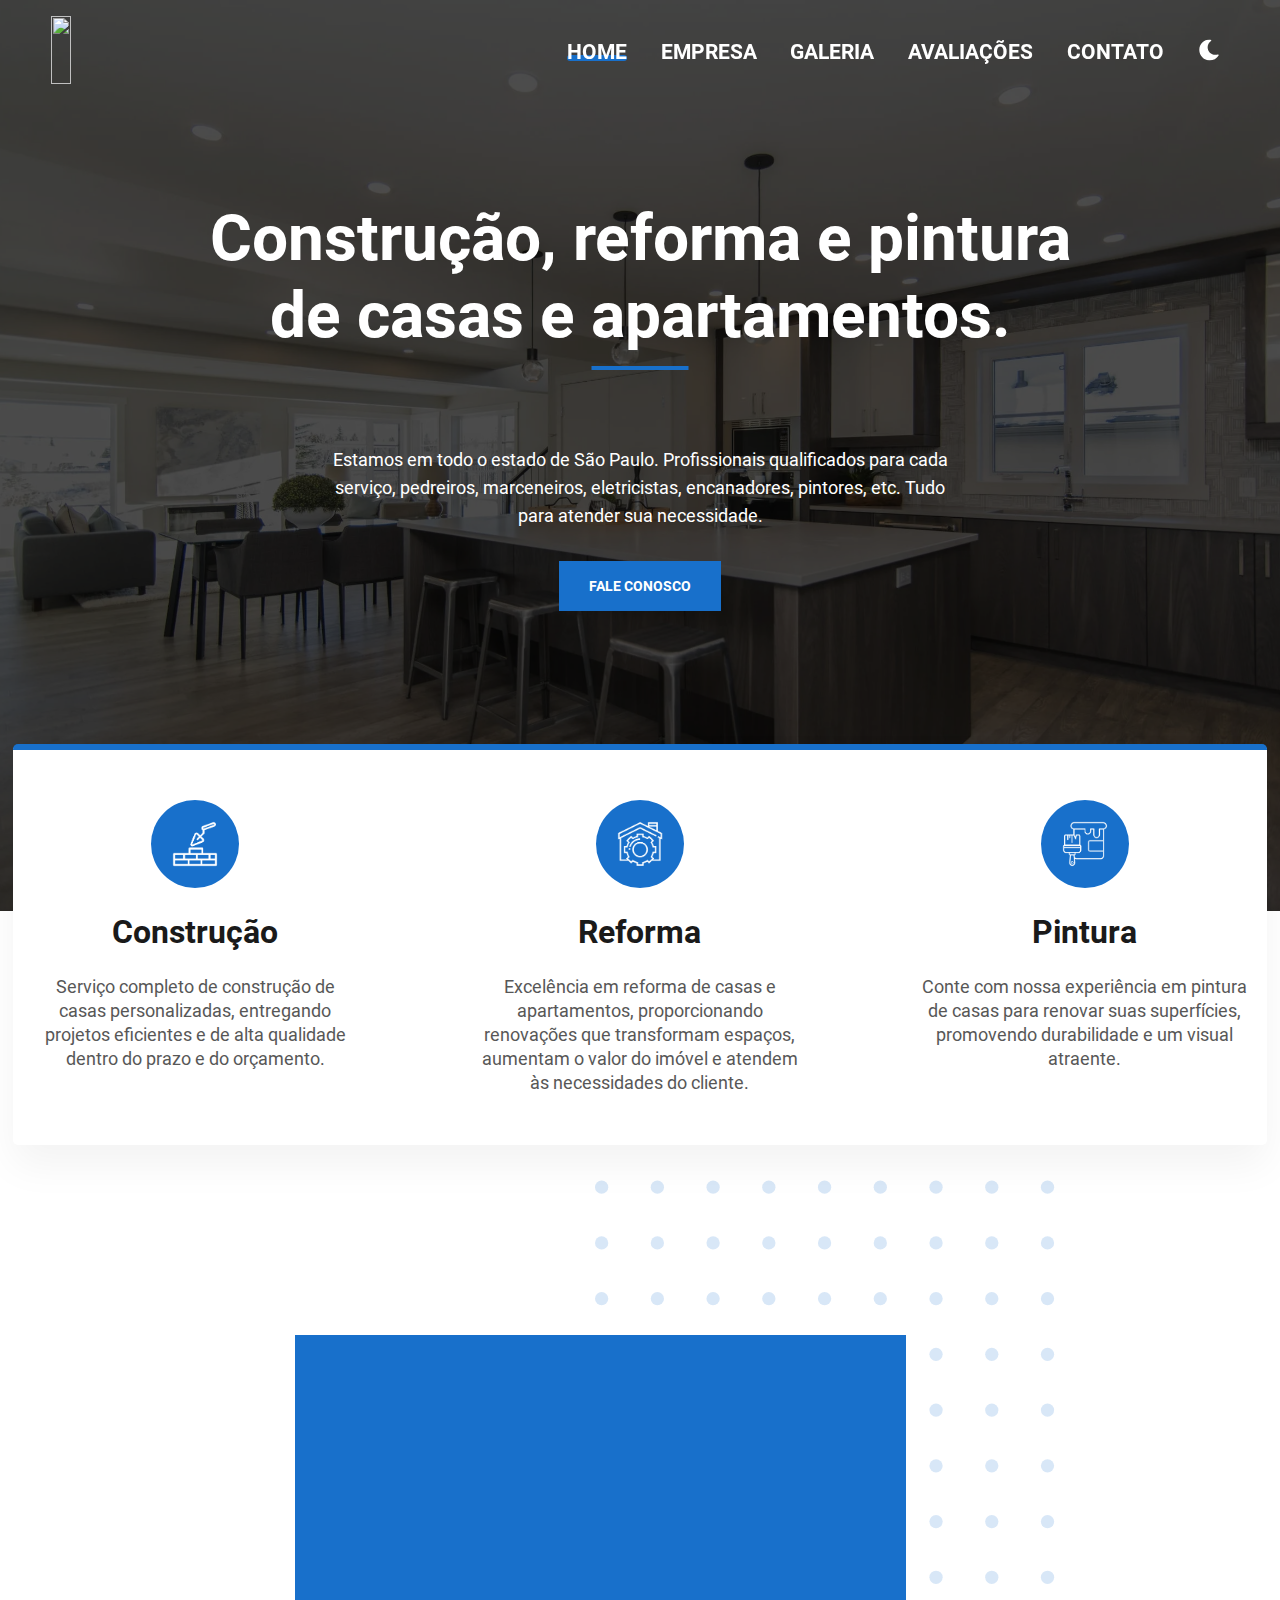
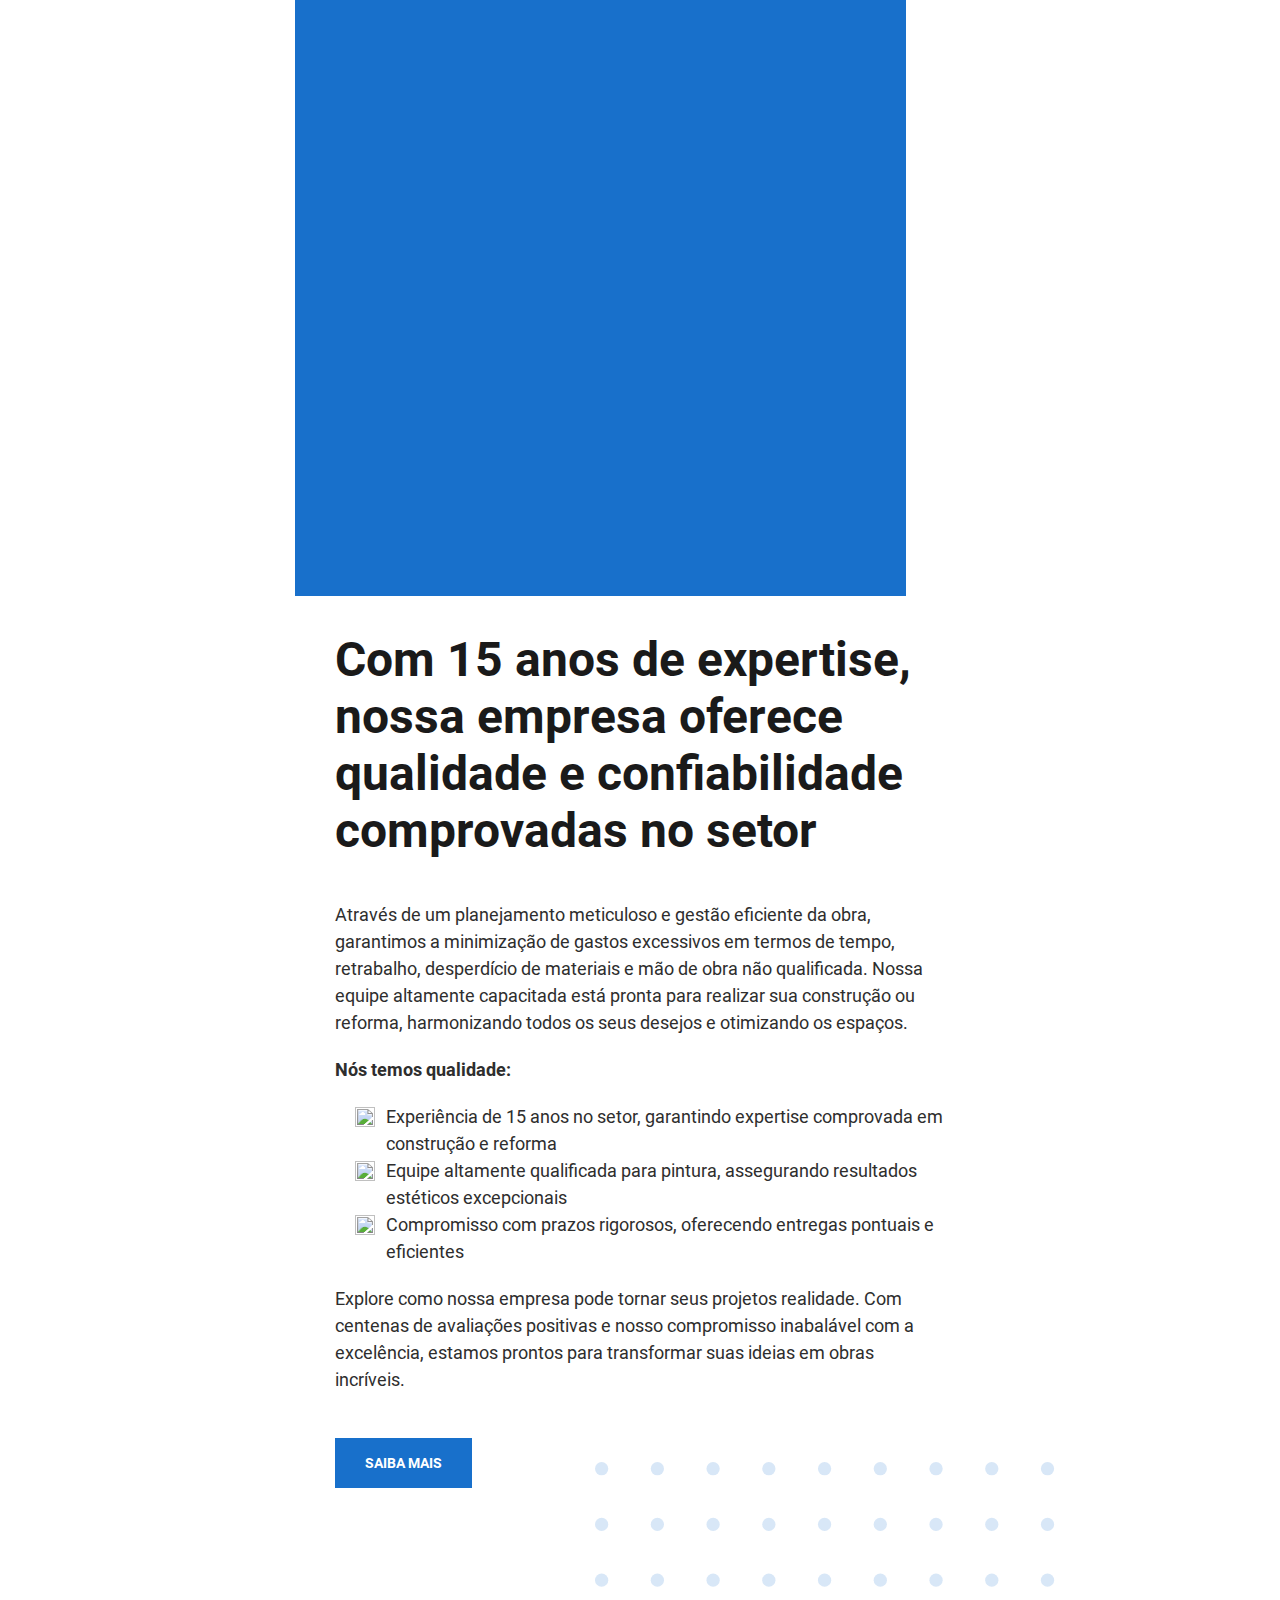
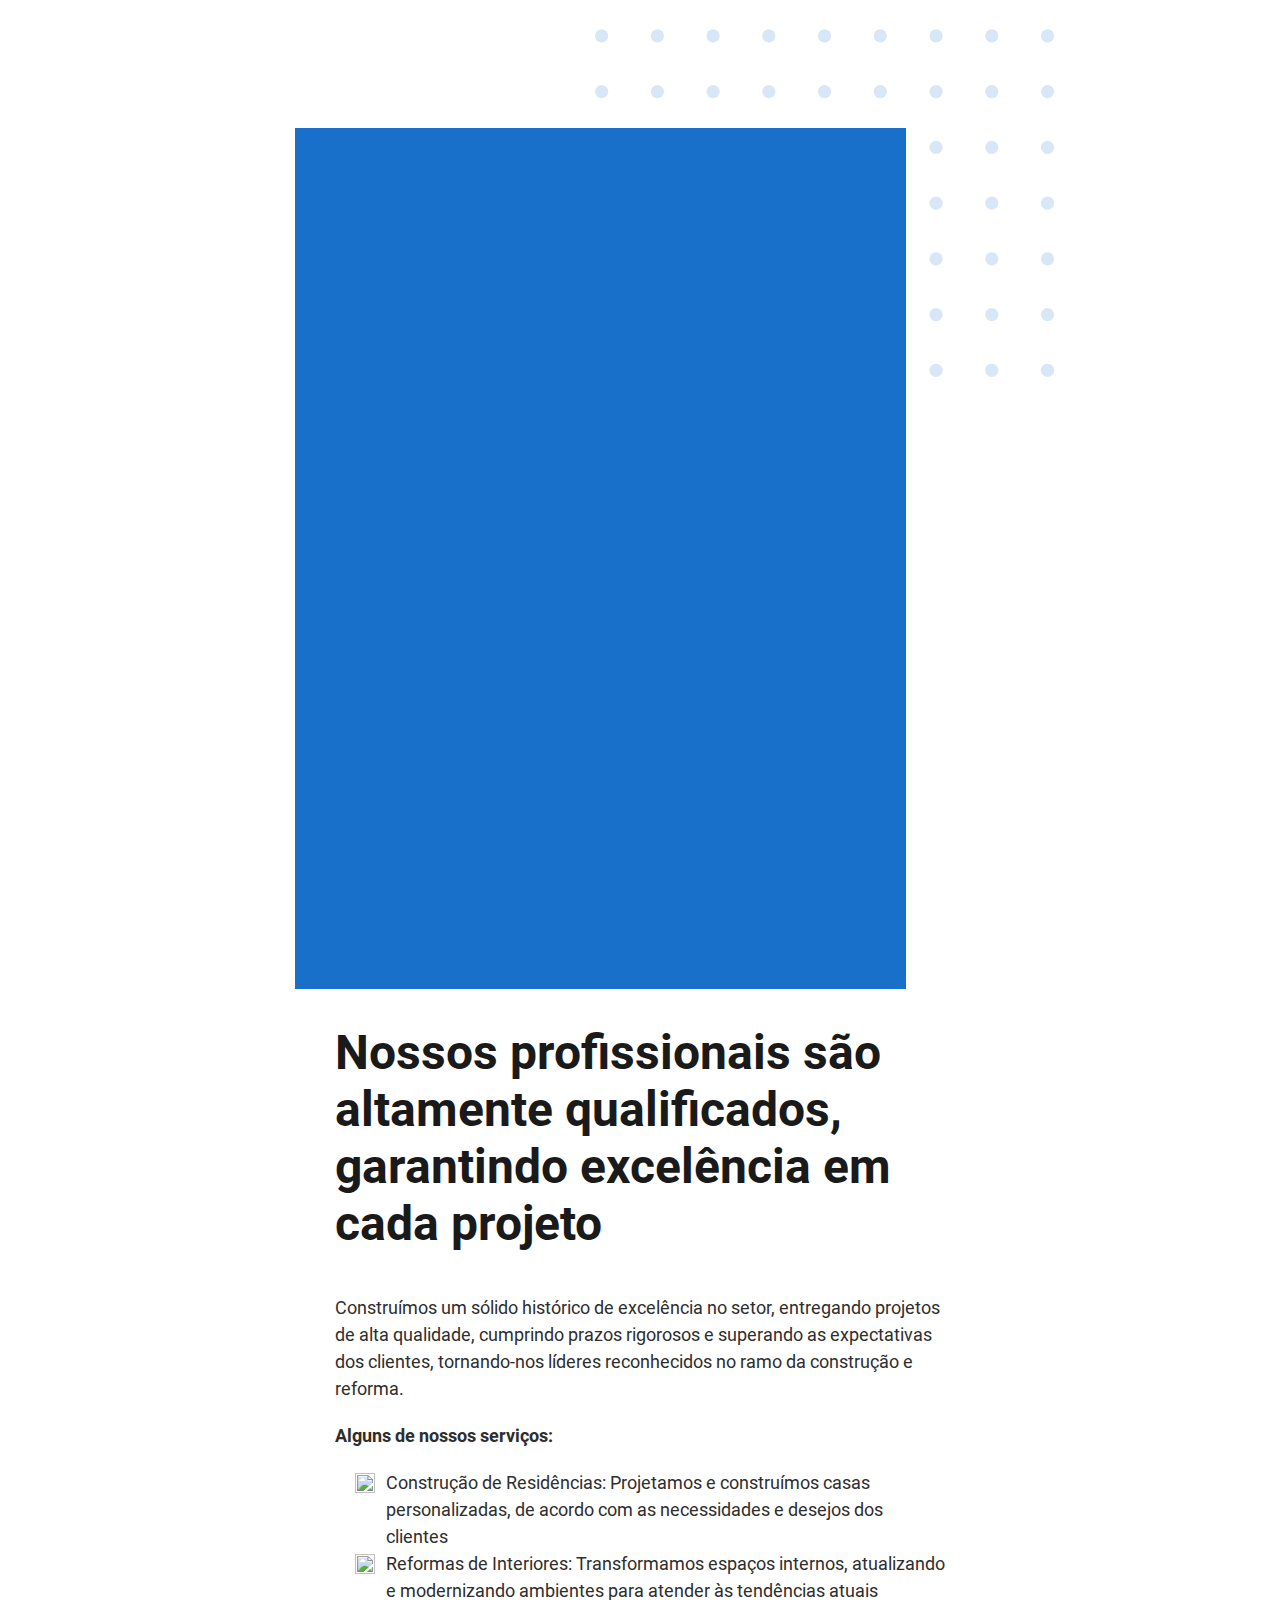
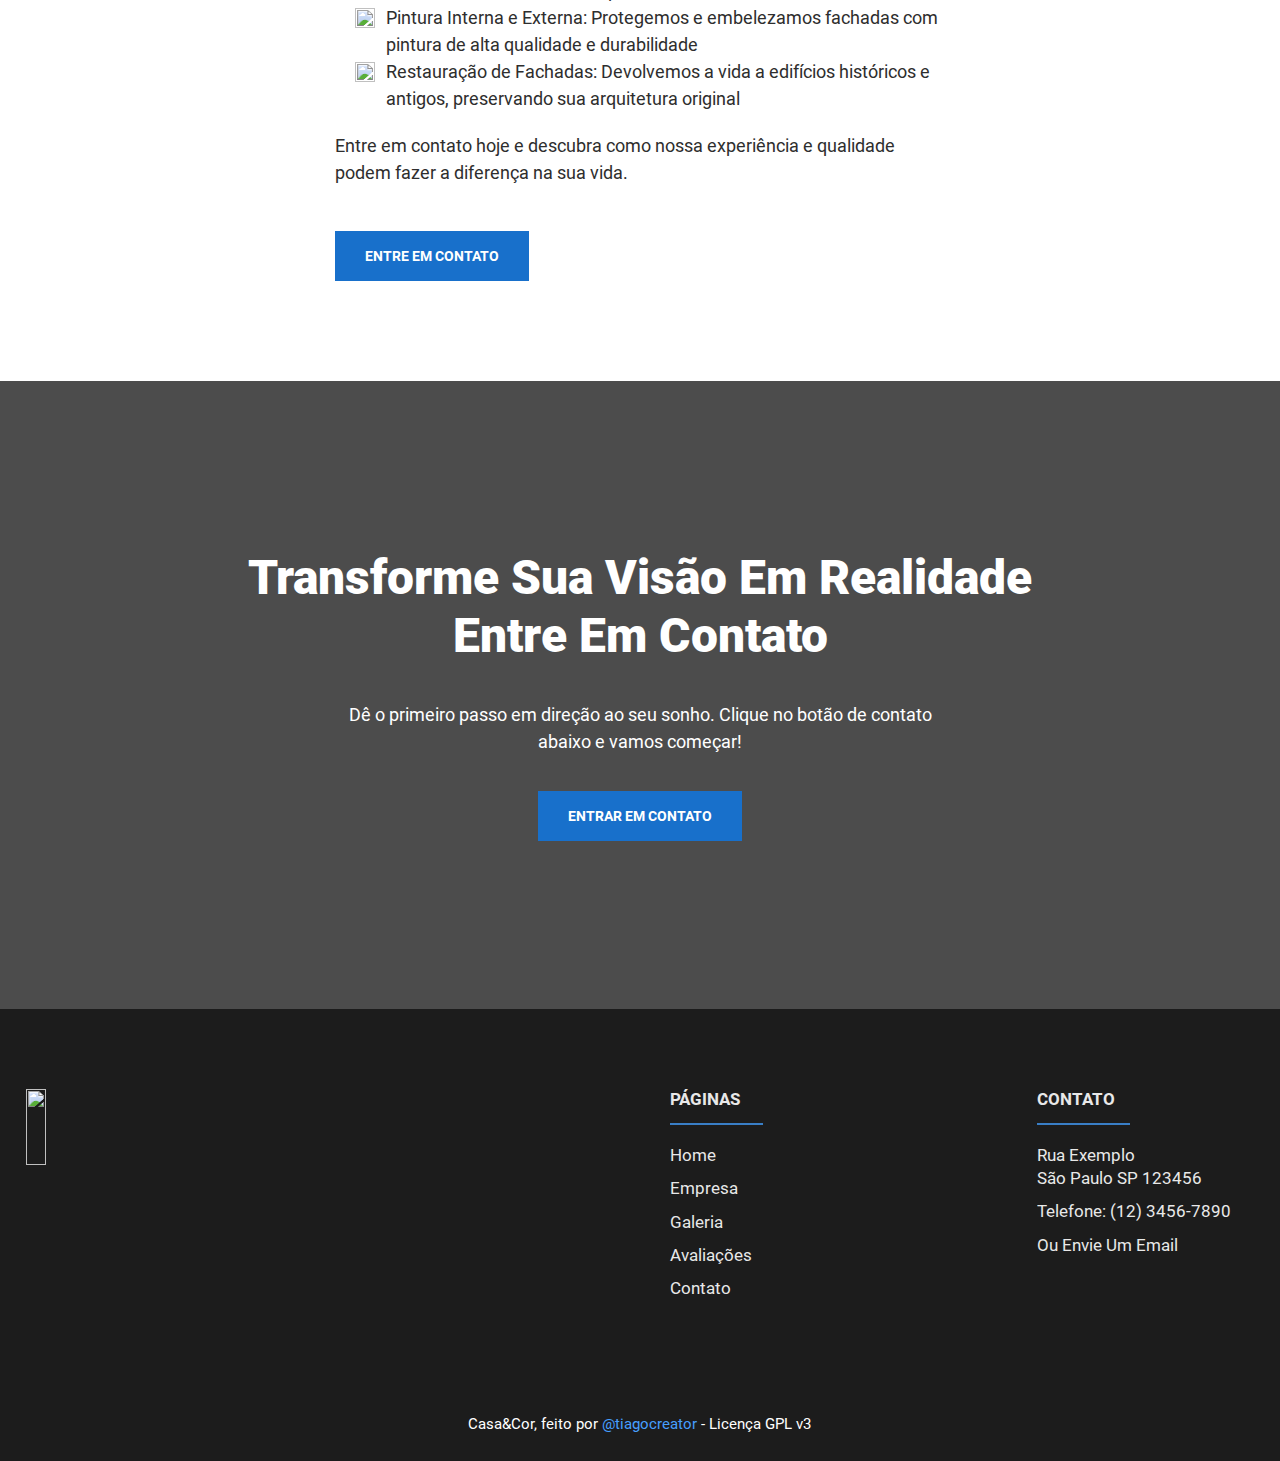
==== commit bce6a3b9: "Uptimize page images" ====
--- a/index.html
+++ b/index.html
@@ -304,10 +304,11 @@
         <a href="/contact.html" class="button-solid">Entrar Em Contato</a>
       </div>
       <picture>
-        <source media="(max-width: 600px)'" srcset="/images/paint-m.webp" />
-        <source media="(min-width: 601px)" srcset="/images/paint.webp" />
-        <img aria-hidden="true" loading="lazy" decoding="async" src="/images/paint.webp" alt="pincel de tinta"
-          width="500" height="333" />
+        <source media="(max-width: 400px)" srcset="/images/paint-s.webp">
+        <source media="(max-width: 600px)" srcset="/images/paint-m.webp">
+        <source media="(min-width: 601px)" srcset="/images/paint.webp">
+        <img aria-hidden="true" loading="lazy" decoding="async" src="/images/paint-s.webp" alt="pincel de tinta"
+          width="360" height="240">
       </picture>
     </section>
 
--- a/css/root.css
+++ b/css/root.css
@@ -1 +1 @@
-@media only screen and (min-width:0){:root{--primary:#1870cb;--primaryShade:#3d89d9;--primaryDark:#0a116b;--bodyText:#1a1a1a}@font-face{font-family:'Roboto';font-style:normal;font-weight:400;src:local(''),url('../fonts/roboto-v29-latin-regular.woff2') format('woff2'),url('../fonts/roboto-v29-latin-regular.woff') format('woff')}@font-face{font-family:'Roboto';font-style:normal;font-weight:700;src:local(''),url('../fonts/roboto-v29-latin-700.woff2') format('woff2'),url('../fonts/roboto-v29-latin-700.woff') format('woff')}@font-face{font-family:'Roboto';font-style:normal;font-weight:900;src:local(''),url('../fonts/roboto-v29-latin-900.woff2') format('woff2'),url('../fonts/roboto-v29-latin-900.woff') format('woff')}body,html{margin:0;padding:0;font-size:100%;font-family:'Roboto',Arial,sans-serif;color:var(--bodyText);overflow-x:hidden}*,*:before,*:after{margin:0;padding:0;box-sizing:border-box}body{transition:background-color .3s}.container{position:relative;width:92%;margin:auto}h1,h2,h3,h4,h5,h6{margin:0;color:#1a1a1a}p,li,a{font-size:1.125em;line-height:1.5em;margin:0}p,li{color:#444}a:hover,button:hover{cursor:pointer}.button-solid{font-size:.875em;font-weight:bold;text-transform:uppercase;text-decoration:none;display:inline-block;width:auto;color:#fff;line-height:3.57142857em;height:3.57142857em;text-align:center;padding:0 2.14285714em;position:relative;z-index:1;background-color:var(--primary);transition:color .3s;transition-delay:.1s}.button-solid:hover{color:#aad3e1}.button-solid:hover:before{width:100%}.button-solid:before{content:'';position:absolute;display:block;height:100%;opacity:1;top:0;left:0;z-index:-1;background-color:#000;width:0;transition:width .3s}.skip{position:absolute;top:0;left:0;opacity:0;z-index:-1111111}}@media only screen and (min-width:1024px){body,html{padding:0;margin:0}}@media only screen and (min-width:2000px){body,html{font-size:.85vw}}@media only screen and (max-width:1023px){#navigation{position:fixed;top:0;left:0;width:100%;z-index:10000;height:auto}#navigation .background-color-div{position:absolute;top:0;left:0;background-color:#fff;width:100%;height:100%;box-shadow:rgba(149,157,165,0.2) 0 8px 24px}#navigation .container{padding:.8125em 0;width:96%}#navigation .logo{display:inline-block;height:1.875em;width:auto}#navigation .logo img{width:auto;height:100%}#navigation .logo .light{display:none}#navigation .logo .dark{display:block}#navigation .hamburger-menu{position:absolute;right:0;border:none;height:3em;width:3em;z-index:100;display:block;background:transparent;padding:0;top:50%;transform:translateY(-50%);transition:top .3s}#navigation .hamburger-menu span{height:2px;width:1.875em;background-color:#000;display:block;position:absolute;left:50%;transform:translateX(-50%);transition:background-color .3s}#navigation .hamburger-menu span:before{content:'';position:absolute;display:block;height:2px;width:80%;background:#000;opacity:1;top:-6px;left:0;transition:width .3s,left .3s,top .3s,transform .5s}#navigation .hamburger-menu span:after{content:'';position:absolute;display:block;height:2px;width:80%;background:#000;opacity:1;top:6px;left:0;transition:width .3s,left .3s,top .3s,transform .3s}#navigation .hamburger-menu.clicked span{background-color:transparent}#navigation .hamburger-menu.clicked span:before{width:100%;transform:translate(-50%, -50%) rotate(225deg);left:50%;top:50%}#navigation .hamburger-menu.clicked span:after{width:100%;transform:translate(-50%, -50%) rotate(-225deg);left:50%;top:50%}#navigation #navbar-menu{position:fixed;right:0;padding:0;width:100%;border-radius:0 0 .375em .375em;z-index:-1;overflow:hidden;box-shadow:rgba(149,157,165,0.2) 0 8px 24px;background-color:#fff;top:4em;padding-top:0;height:0;transition:height .3s,padding-top .3s,top .3s}#navigation #navbar-menu ul{padding:0;perspective:700px}#navigation #navbar-menu ul li{list-style:none;margin-bottom:1.5em;text-align:center;transform-style:preserve-3d;opacity:0;transform:translateY(-0.4375em) rotateX(90deg);transition:opacity .5s,transform .5s}#navigation #navbar-menu ul li:nth-of-type(1){transition-delay:.1s}#navigation #navbar-menu ul li:nth-of-type(2){transition-delay:.2s}#navigation #navbar-menu ul li:nth-of-type(3){transition-delay:.3s}#navigation #navbar-menu ul li:nth-of-type(4){transition-delay:.4s}#navigation #navbar-menu ul li:nth-of-type(5){transition-delay:.5s}#navigation #navbar-menu ul li a{text-decoration:none;text-transform:uppercase;color:#000;font-size:1.1875em;text-align:center;display:inline-block;position:relative;font-weight:bold}#navigation #navbar-menu ul li a.active:before{content:'';position:absolute;display:block;height:.42105263em;background:var(--primary);opacity:1;bottom:.26315789em;border-radius:.21052632em;left:-0.31578947em;right:-0.31578947em;z-index:-1}#navigation #navbar-menu.open{height:19.125em;padding-top:1.25em;z-index:-100}#navigation #navbar-menu.open ul li{opacity:1;transform:translateY(0) rotateX(0)}}@media only screen and (min-width:64em){::-webkit-scrollbar-track{-webkit-box-shadow:inset 0 0 .375em rgba(0,0,0,0.3);background-color:#fff}::-webkit-scrollbar-track-piece{background-color:#f0f0f0}::-webkit-scrollbar{width:.75em;background-color:#f5f5f5}::-webkit-scrollbar-thumb{border-radius:.625em;background:var(--primary)}body.scroll #navigation .background-color-div{height:100%;box-shadow:rgba(100,100,111,0.2) 0 7px 29px 0}body.scroll #navigation .logo .light{display:none}body.scroll #navigation .logo .dark{display:block}body.scroll #navigation #navbar-menu ul li a{color:#1a1a1a}body.scroll #dark-mode-toggle svg path{fill:#000}body.dark-mode #navigation .background-color-div{height:100%;box-shadow:rgba(100,100,111,0.2) 0 7px 29px 0}#navigation{width:100%;height:6.25em;position:fixed;top:0;left:0;z-index:200000;padding:0;display:flex;align-items:center}#navigation .background-color-div{position:absolute;top:0;left:0;width:100%;background-color:#fff;height:0;transition:height .3s}#navigation .container{max-width:75em;display:flex;justify-content:flex-end;align-items:center}#navigation .logo{margin-right:auto;height:3.75em;width:auto}#navigation .logo img{width:auto;height:100%}#navigation #navbar-menu ul{padding:0;display:flex;justify-content:flex-end;align-items:center}#navigation #navbar-menu ul li{list-style:none;margin-left:1.875em;padding-top:.1875em}#navigation #navbar-menu ul li a{text-decoration:none;font-weight:bold;font-size:1.1875em;text-transform:uppercase;position:relative;z-index:1;color:#fff;transition:color .3s}#navigation #navbar-menu ul li a:before{content:'';position:absolute;display:block;height:.31578947em;border-radius:.15789474em;background:var(--primary);opacity:1;bottom:.10526316em;z-index:-1;left:0;width:0;transition:width .3s}#navigation #navbar-menu ul li a:hover:before{width:100%}#navigation #navbar-menu ul li a.active:before{content:'';position:absolute;display:block;width:100%;height:.31578947em;background:var(--primary);opacity:1;bottom:.10526316em;border-radius:.15789474em;left:0;right:-0.31578947em;z-index:-1;transition:bottom .3s}#navigation .hamburger-menu{display:none}}@media only screen and (max-width:1023px){body.dark-mode #navigation .background-color-div{background-color:var(--dark)}body.dark-mode #navigation .hamburger-menu.clicked span{background-color:var(--dark)}body.dark-mode #navigation .hamburger-menu span{background-color:#fff}body.dark-mode #navigation .hamburger-menu span:before,body.dark-mode #navigation .hamburger-menu span:after{background-color:#fff}body.dark-mode #navigation .logo .light{display:block}body.dark-mode #navigation .logo .dark{display:none !important}body.dark-mode #navigation #navbar-menu{background-color:var(--medium)}body.dark-mode #navigation #navbar-menu ul li a{color:#fff}body.dark-mode #navigation #navbar-menu ul li a:before{background:var(--accent)}body.dark-mode #navigation #navbar-menu ul li a.active{color:var(--primary)}}@media only screen and (min-width:1024px){body.dark-mode #navigation .background-color-div{background-color:var(--dark)}body.dark-mode #navigation .logo .light{display:block}body.dark-mode #navigation .logo .dark{display:none !important}body.dark-mode #navigation #navbar-menu ul li a{color:#fff}body.dark-mode #navigation #navbar-menu ul li a:before{background:var(--accent)}body.dark-mode #navigation #navbar-menu ul li a.active{color:var(--primary)}}@media only screen and (min-width:0){#int-hero{display:flex;justify-content:center;align-items:center;flex-direction:column;position:relative;z-index:1;min-height:30vh;padding-top:3.125em}#int-hero:before{content:'';position:absolute;display:block;height:100%;width:100%;background:#000;opacity:.7;top:0;left:0;z-index:-1}#int-hero picture{position:absolute;top:0;left:0;height:100%;width:100%;z-index:-2}#int-hero picture img{position:absolute;top:0;left:0;height:100%;width:100%;object-fit:cover}#int-hero h1{color:#fff;font-size:2.13333333em;text-align:center;margin:0 auto;position:relative;width:96%;max-width:7.8125em;margin-top:1.09375em;margin-bottom:.46875em}#int-hero p{color:#fff;text-align:center;max-width:22.22222222em;margin:auto;margin-bottom:1.66666667em;display:block;width:96%}}@media only screen and (min-width:48em){#int-hero{font-size:16px}#int-hero h1{font-size:4em}}@media only screen and (min-width:64em){#int-hero{min-height:18.75em;height:auto;padding-top:11.25em;padding-block-end:6.25em;background-attachment:fixed;font-size:inherit}}@media only screen and (min-width:0){#footer{background:#1c1c1c;padding:5.25em 0 1.25em;font-size:min(4vw, 1.2em)}#footer .left-section{margin:auto;margin-bottom:3.125em;text-align:center}#footer .left-section .logo{display:inline-block;margin:auto;width:auto;height:3.125em;margin-bottom:1.875em;text-align:center}#footer .left-section .logo img{width:auto;height:100%;display:block}#footer .left-section p{font-size:.875em;line-height:1.92857143;color:#fff;opacity:.9;text-align:center;width:100%;width:21.92857143em;margin:auto}#footer .right-section{width:96%;max-width:25.4375em;margin:auto}#footer .right-section .lists{display:flex;justify-content:space-between;flex-wrap:wrap;width:96%;max-width:19.1875em;margin:auto}#footer .right-section .lists ul{padding:0;margin-bottom:0;margin-top:0}#footer .right-section .lists ul:nth-of-type(3){margin-top:3.125em}#footer .right-section .lists ul:nth-of-type(3) li{display:flex;justify-content:flex-start;align-items:center;margin-bottom:.88888889em}#footer .right-section .lists ul:nth-of-type(3) li:last-of-type{margin-bottom:0}#footer .right-section .lists ul li{list-style:none;margin-bottom:.66666667em;color:#fff;font-size:1em;opacity:.9}#footer .right-section .lists ul li a{text-decoration:none;color:#fff;line-height:1.16666667;transition:color .3s}#footer .right-section .lists ul li a:hover{color:var(--primary)}#footer .right-section .lists ul h2{color:#fff;font-size:1.125em;line-height:1.16666667;margin-bottom:2.05555556em;text-transform:uppercase;font-weight:bold;position:relative}#footer .right-section .lists ul h2:before{content:'';position:absolute;display:block;height:.11111111em;width:5.38888889em;background:var(--primaryShade);opacity:1;bottom:-0.88888889em;left:0}#footer .right-section .buttons{display:flex;justify-content:center}#footer .right-section .button-solid{margin:0;height:2.94444444em;padding-top:.16666667em;width:13.88888889em}#footer .credit{color:#fff;width:96%;margin:auto;text-align:center;margin-top:6.25em;line-height:2.25em;font-size:1em}#footer .credit a{color:var(--primary);text-decoration:none;font-size:1em}#footer .credit a:hover{text-decoration:underline}#footer .credit .copyright{display:block;font-size:1em}}@media only screen and (min-width:64em){#footer{font-size:min(1.2vw, 1em)}#footer .container{display:flex;flex-direction:row;flex-wrap:nowrap;justify-content:space-between;width:96%;max-width:82.5em;margin:auto;padding:0}#footer .left-section{width:25.5625em;margin:0;text-align:left}#footer .left-section .logo{text-align:left;margin-left:0;height:4.375em}#footer .left-section p{text-align:left;margin-left:0}#footer .right-section{margin:0;width:38.0625em;max-width:none}#footer .right-section .lists{width:96%;max-width:48.0625em;margin:0;max-width:initial}#footer .right-section .lists ul:nth-of-type(3){margin-top:0}#footer .right-section .lists ul:nth-of-type(3) li:first-of-type{margin-bottom:0}#footer .right-section .lists ul li a{position:relative}#footer .right-section .lists ul li a:before{content:'';position:absolute;display:block;height:.11111111em;width:0;background:var(--primary);opacity:1;bottom:-0.16666667em;left:0;transition:width .3s}#footer .right-section .lists ul li a:hover:before{width:100%}#footer .right-section .buttons{justify-content:flex-start}#footer .credit .copyright{display:inline-block}}@media only screen and (min-width:0){body.dark-mode #footer{background:#061623}}+@media only screen and (min-width:0){:root{--primary:#1870cb;--primaryShade:#3d89d9;--primaryDark:#0a116b;--bodyText:#1a1a1a}@font-face{font-family:'Roboto';font-style:normal;font-weight:400;src:local(''),url('../fonts/roboto-v29-latin-regular.woff2') format('woff2'),url('../fonts/roboto-v29-latin-regular.woff') format('woff');font-display:swap}@font-face{font-family:'Roboto';font-style:normal;font-weight:700;src:local(''),url('../fonts/roboto-v29-latin-700.woff2') format('woff2'),url('../fonts/roboto-v29-latin-700.woff') format('woff');font-display:swap}@font-face{font-family:'Roboto';font-style:normal;font-weight:900;src:local(''),url('../fonts/roboto-v29-latin-900.woff2') format('woff2'),url('../fonts/roboto-v29-latin-900.woff') format('woff');font-display:swap}body,html{margin:0;padding:0;font-size:100%;font-family:'Roboto',Arial,sans-serif;color:var(--bodyText);overflow-x:hidden}*,*:before,*:after{margin:0;padding:0;box-sizing:border-box}body{transition:background-color .3s}.container{position:relative;width:92%;margin:auto}h1,h2,h3,h4,h5,h6{margin:0;color:#1a1a1a}p,li,a{font-size:1.125em;line-height:1.5em;margin:0}p,li{color:#2e2e2e}a:hover,button:hover{cursor:pointer}.button-solid{font-size:.875em;font-weight:bold;text-transform:uppercase;text-decoration:none;display:inline-block;width:auto;color:#fff;line-height:3.57142857em;height:3.57142857em;text-align:center;padding:0 2.14285714em;position:relative;z-index:1;background-color:var(--primary);transition:color .3s;transition-delay:.1s}.button-solid:hover{color:#aad3e1}.button-solid:hover:before{width:100%}.button-solid:before{content:'';position:absolute;display:block;height:100%;opacity:1;top:0;left:0;z-index:-1;background-color:#000;width:0;transition:width .3s}.skip{position:absolute;top:0;left:0;opacity:0;z-index:-1111111}}@media only screen and (min-width:1024px){body,html{padding:0;margin:0}}@media only screen and (min-width:2000px){body,html{font-size:.85vw}}@media only screen and (max-width:1023px){#navigation{position:fixed;top:0;left:0;width:100%;z-index:10000;height:auto}#navigation .background-color-div{position:absolute;top:0;left:0;background-color:#fff;width:100%;height:100%;box-shadow:rgba(149,157,165,0.2) 0 8px 24px}#navigation .container{padding:.8125em 0;width:96%}#navigation .logo{display:inline-block;height:1.875em;width:auto}#navigation .logo img{width:auto;height:100%}#navigation .logo .light{display:none}#navigation .logo .dark{display:block}#navigation .hamburger-menu{position:absolute;right:0;border:none;height:3em;width:3em;z-index:100;display:block;background:transparent;padding:0;top:50%;transform:translateY(-50%);transition:top .3s}#navigation .hamburger-menu span{height:2px;width:1.875em;background-color:#000;display:block;position:absolute;left:50%;transform:translateX(-50%);transition:background-color .3s}#navigation .hamburger-menu span:before{content:'';position:absolute;display:block;height:2px;width:80%;background:#000;opacity:1;top:-6px;left:0;transition:width .3s,left .3s,top .3s,transform .5s}#navigation .hamburger-menu span:after{content:'';position:absolute;display:block;height:2px;width:80%;background:#000;opacity:1;top:6px;left:0;transition:width .3s,left .3s,top .3s,transform .3s}#navigation .hamburger-menu.clicked span{background-color:transparent}#navigation .hamburger-menu.clicked span:before{width:100%;transform:translate(-50%, -50%) rotate(225deg);left:50%;top:50%}#navigation .hamburger-menu.clicked span:after{width:100%;transform:translate(-50%, -50%) rotate(-225deg);left:50%;top:50%}#navigation #navbar-menu{position:fixed;right:0;padding:0;width:100%;border-radius:0 0 .375em .375em;z-index:-1;overflow:hidden;box-shadow:rgba(149,157,165,0.2) 0 8px 24px;background-color:#fff;top:4em;padding-top:0;height:0;transition:height .3s,padding-top .3s,top .3s}#navigation #navbar-menu ul{padding:0;perspective:700px}#navigation #navbar-menu ul li{list-style:none;margin-bottom:1.5em;text-align:center;transform-style:preserve-3d;opacity:0;transform:translateY(-0.4375em) rotateX(90deg);transition:opacity .5s,transform .5s}#navigation #navbar-menu ul li:nth-of-type(1){transition-delay:.1s}#navigation #navbar-menu ul li:nth-of-type(2){transition-delay:.2s}#navigation #navbar-menu ul li:nth-of-type(3){transition-delay:.3s}#navigation #navbar-menu ul li:nth-of-type(4){transition-delay:.4s}#navigation #navbar-menu ul li:nth-of-type(5){transition-delay:.5s}#navigation #navbar-menu ul li a{text-decoration:none;text-transform:uppercase;color:#000;font-size:1.1875em;text-align:center;display:inline-block;position:relative;font-weight:bold}#navigation #navbar-menu ul li a.active:before{content:'';position:absolute;display:block;height:.42105263em;background:var(--primary);opacity:1;bottom:.26315789em;border-radius:.21052632em;left:-0.31578947em;right:-0.31578947em;z-index:-1}#navigation #navbar-menu.open{height:19.125em;padding-top:1.25em;z-index:-100}#navigation #navbar-menu.open ul li{opacity:1;transform:translateY(0) rotateX(0)}}@media only screen and (min-width:64em){::-webkit-scrollbar-track{-webkit-box-shadow:inset 0 0 .375em rgba(0,0,0,0.3);background-color:#fff}::-webkit-scrollbar-track-piece{background-color:#f0f0f0}::-webkit-scrollbar{width:.75em;background-color:#f5f5f5}::-webkit-scrollbar-thumb{border-radius:.625em;background:var(--primary)}body.scroll #navigation .background-color-div{height:100%;box-shadow:rgba(100,100,111,0.2) 0 7px 29px 0}body.scroll #navigation .logo .light{display:none}body.scroll #navigation .logo .dark{display:block}body.scroll #navigation #navbar-menu ul li a{color:#1a1a1a}body.scroll #dark-mode-toggle svg path{fill:#000}body.dark-mode #navigation .background-color-div{height:100%;box-shadow:rgba(100,100,111,0.2) 0 7px 29px 0}#navigation{width:100%;height:6.25em;position:fixed;top:0;left:0;z-index:200000;padding:0;display:flex;align-items:center}#navigation .background-color-div{position:absolute;top:0;left:0;width:100%;background-color:#fff;height:0;transition:height .3s}#navigation .container{max-width:75em;display:flex;justify-content:flex-end;align-items:center}#navigation .logo{margin-right:auto;height:3.75em;width:auto}#navigation .logo img{width:auto;height:100%}#navigation #navbar-menu ul{padding:0;display:flex;justify-content:flex-end;align-items:center}#navigation #navbar-menu ul li{list-style:none;margin-left:1.875em;padding-top:.1875em}#navigation #navbar-menu ul li a{text-decoration:none;font-weight:bold;font-size:1.1875em;text-transform:uppercase;position:relative;z-index:1;color:#fff;transition:color .3s}#navigation #navbar-menu ul li a:before{content:'';position:absolute;display:block;height:.31578947em;border-radius:.15789474em;background:var(--primary);opacity:1;bottom:.10526316em;z-index:-1;left:0;width:0;transition:width .3s}#navigation #navbar-menu ul li a:hover:before{width:100%}#navigation #navbar-menu ul li a.active:before{content:'';position:absolute;display:block;width:100%;height:.31578947em;background:var(--primary);opacity:1;bottom:.10526316em;border-radius:.15789474em;left:0;right:-0.31578947em;z-index:-1;transition:bottom .3s}#navigation .hamburger-menu{display:none}}@media only screen and (max-width:1023px){body.dark-mode #navigation .background-color-div{background-color:var(--dark)}body.dark-mode #navigation .hamburger-menu.clicked span{background-color:var(--dark)}body.dark-mode #navigation .hamburger-menu span{background-color:#fff}body.dark-mode #navigation .hamburger-menu span:before,body.dark-mode #navigation .hamburger-menu span:after{background-color:#fff}body.dark-mode #navigation .logo .light{display:block}body.dark-mode #navigation .logo .dark{display:none !important}body.dark-mode #navigation #navbar-menu{background-color:var(--medium)}body.dark-mode #navigation #navbar-menu ul li a{color:#fff}body.dark-mode #navigation #navbar-menu ul li a:before{background:var(--accent)}body.dark-mode #navigation #navbar-menu ul li a.active{color:var(--primary)}}@media only screen and (min-width:1024px){body.dark-mode #navigation .background-color-div{background-color:var(--dark)}body.dark-mode #navigation .logo .light{display:block}body.dark-mode #navigation .logo .dark{display:none !important}body.dark-mode #navigation #navbar-menu ul li a{color:#fff}body.dark-mode #navigation #navbar-menu ul li a:before{background:var(--accent)}body.dark-mode #navigation #navbar-menu ul li a.active{color:var(--primary)}}@media only screen and (min-width:0){#int-hero{display:flex;justify-content:center;align-items:center;flex-direction:column;position:relative;z-index:1;min-height:30vh;padding-top:3.125em}#int-hero:before{content:'';position:absolute;display:block;height:100%;width:100%;background:#000;opacity:.7;top:0;left:0;z-index:-1}#int-hero picture{position:absolute;top:0;left:0;height:100%;width:100%;z-index:-2}#int-hero picture img{position:absolute;top:0;left:0;height:100%;width:100%;object-fit:cover}#int-hero h1{color:#fff;font-size:2.13333333em;text-align:center;margin:0 auto;position:relative;width:96%;max-width:7.8125em;margin-top:1.09375em;margin-bottom:.46875em}#int-hero p{color:#fff;text-align:center;max-width:22.22222222em;margin:auto;margin-bottom:1.66666667em;display:block;width:96%}}@media only screen and (min-width:48em){#int-hero{font-size:16px}#int-hero h1{font-size:4em}}@media only screen and (min-width:64em){#int-hero{min-height:18.75em;height:auto;padding-top:11.25em;padding-block-end:6.25em;background-attachment:fixed;font-size:inherit}}@media only screen and (min-width:0){#footer{background:#1c1c1c;padding:5.25em 0 1.25em;font-size:min(4vw, 1.2em)}#footer .left-section{margin:auto;margin-bottom:3.125em;text-align:center}#footer .left-section .logo{display:inline-block;margin:auto;width:auto;height:3.125em;margin-bottom:1.875em;text-align:center}#footer .left-section .logo img{width:auto;height:100%;display:block}#footer .left-section p{font-size:.875em;line-height:1.92857143;color:#fff;opacity:.9;text-align:center;width:100%;width:21.92857143em;margin:auto}#footer .right-section{width:96%;max-width:25.4375em;margin:auto}#footer .right-section .lists{display:flex;justify-content:space-between;flex-wrap:wrap;width:96%;max-width:19.1875em;margin:auto}#footer .right-section .lists ul{padding:0;margin-bottom:0;margin-top:0}#footer .right-section .lists ul:nth-of-type(3){margin-top:3.125em}#footer .right-section .lists ul:nth-of-type(3) li{display:flex;justify-content:flex-start;align-items:center;margin-bottom:.88888889em}#footer .right-section .lists ul:nth-of-type(3) li:last-of-type{margin-bottom:0}#footer .right-section .lists ul li{list-style:none;margin-bottom:.66666667em;color:#fff;font-size:1em;opacity:.9}#footer .right-section .lists ul li a{text-decoration:none;color:#fff;line-height:1.16666667;transition:color .3s}#footer .right-section .lists ul li a:hover{color:var(--primary)}#footer .right-section .lists ul h2{color:#fff;font-size:1.125em;line-height:1.16666667;margin-bottom:2.05555556em;text-transform:uppercase;font-weight:bold;position:relative}#footer .right-section .lists ul h2:before{content:'';position:absolute;display:block;height:.11111111em;width:5.38888889em;background:var(--primaryShade);opacity:1;bottom:-0.88888889em;left:0}#footer .right-section .buttons{display:flex;justify-content:center}#footer .right-section .button-solid{margin:0;height:2.94444444em;padding-top:.16666667em;width:13.88888889em}#footer .credit{color:#fff;width:96%;margin:auto;text-align:center;margin-top:6.25em;line-height:2.25em;font-size:1em}#footer .credit a{color:#469fff;text-decoration:none;font-size:1em}#footer .credit a:hover{text-decoration:underline}#footer .credit .copyright{display:block;font-size:1em}}@media only screen and (min-width:64em){#footer{font-size:min(1.2vw, 1em)}#footer .container{display:flex;flex-direction:row;flex-wrap:nowrap;justify-content:space-between;width:96%;max-width:82.5em;margin:auto;padding:0}#footer .left-section{width:25.5625em;margin:0;text-align:left}#footer .left-section .logo{text-align:left;margin-left:0;height:4.375em}#footer .left-section p{text-align:left;margin-left:0}#footer .right-section{margin:0;width:38.0625em;max-width:none}#footer .right-section .lists{width:96%;max-width:48.0625em;margin:0;max-width:initial}#footer .right-section .lists ul:nth-of-type(3){margin-top:0}#footer .right-section .lists ul:nth-of-type(3) li:first-of-type{margin-bottom:0}#footer .right-section .lists ul li a{position:relative}#footer .right-section .lists ul li a:before{content:'';position:absolute;display:block;height:.11111111em;width:0;background:var(--primary);opacity:1;bottom:-0.16666667em;left:0;transition:width .3s}#footer .right-section .lists ul li a:hover:before{width:100%}#footer .right-section .buttons{justify-content:flex-start}#footer .credit .copyright{display:inline-block}}@media only screen and (min-width:0){body.dark-mode #footer{background:#061623}}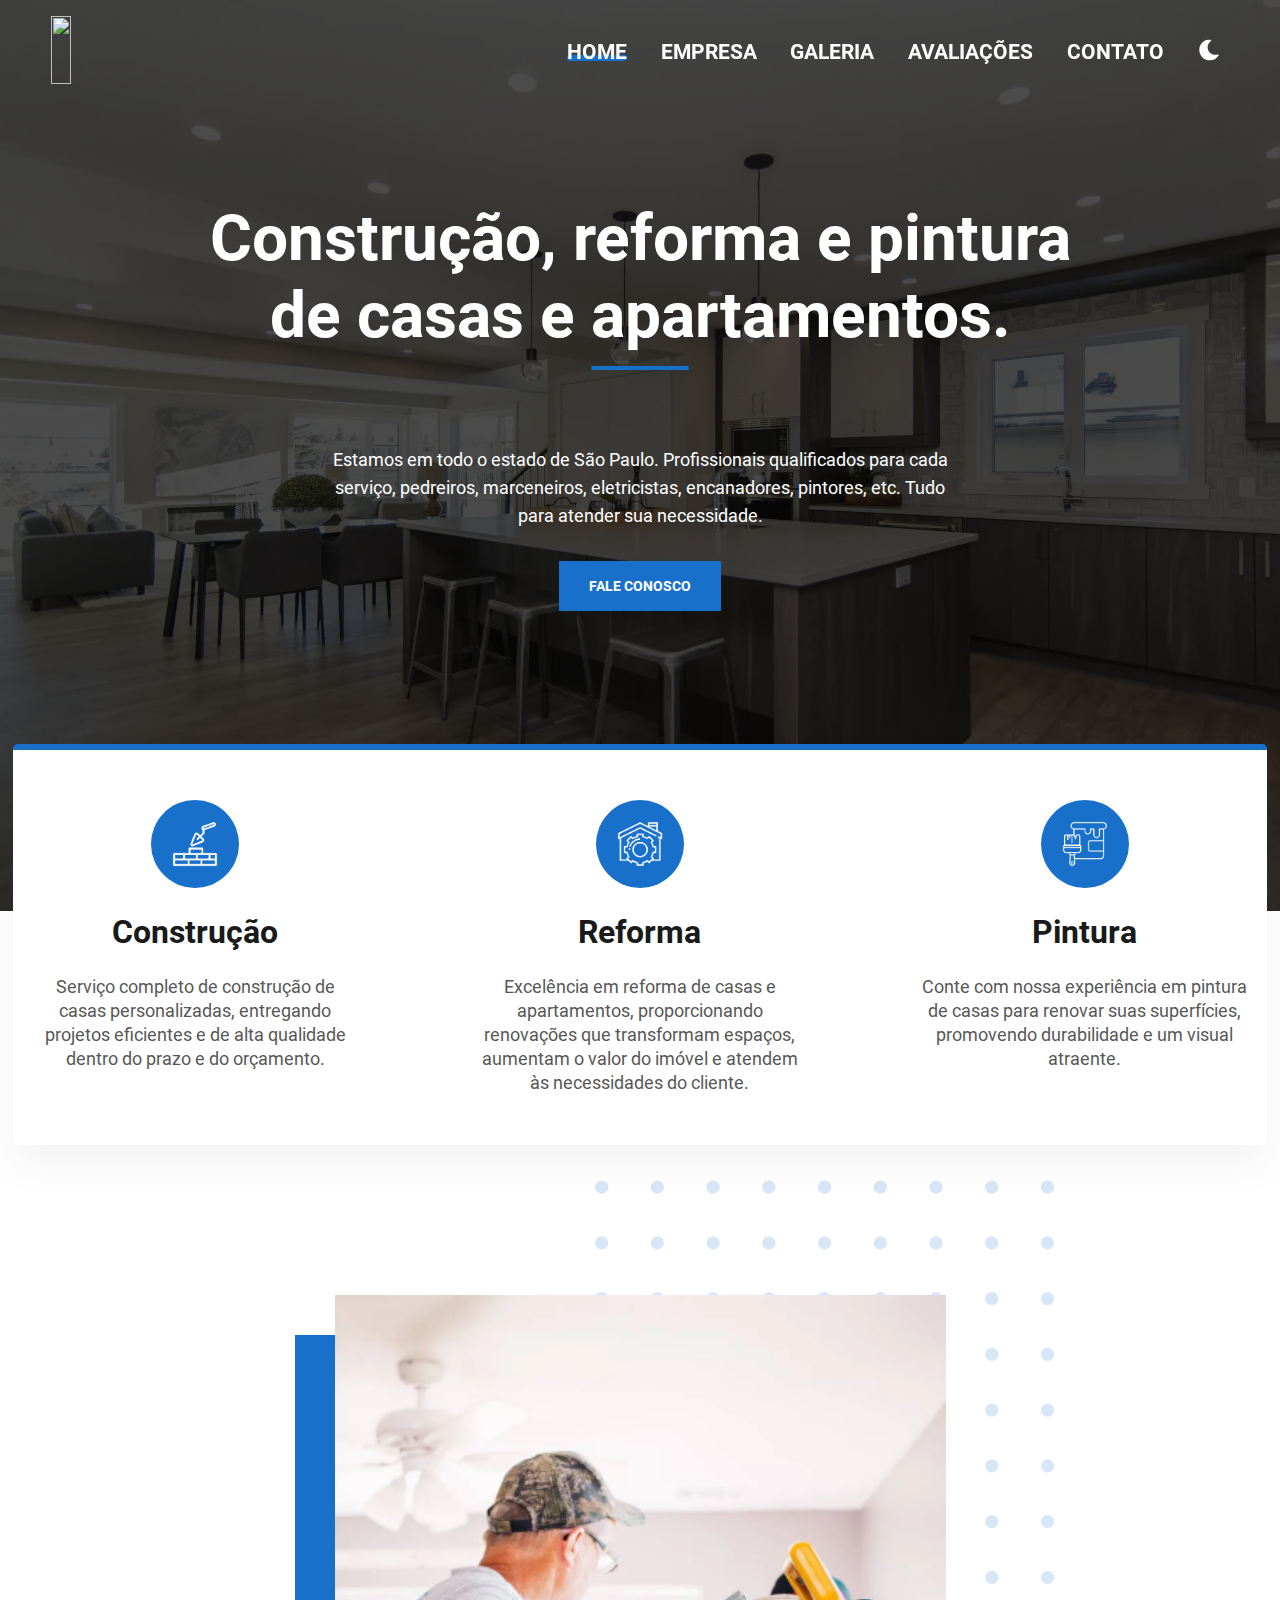
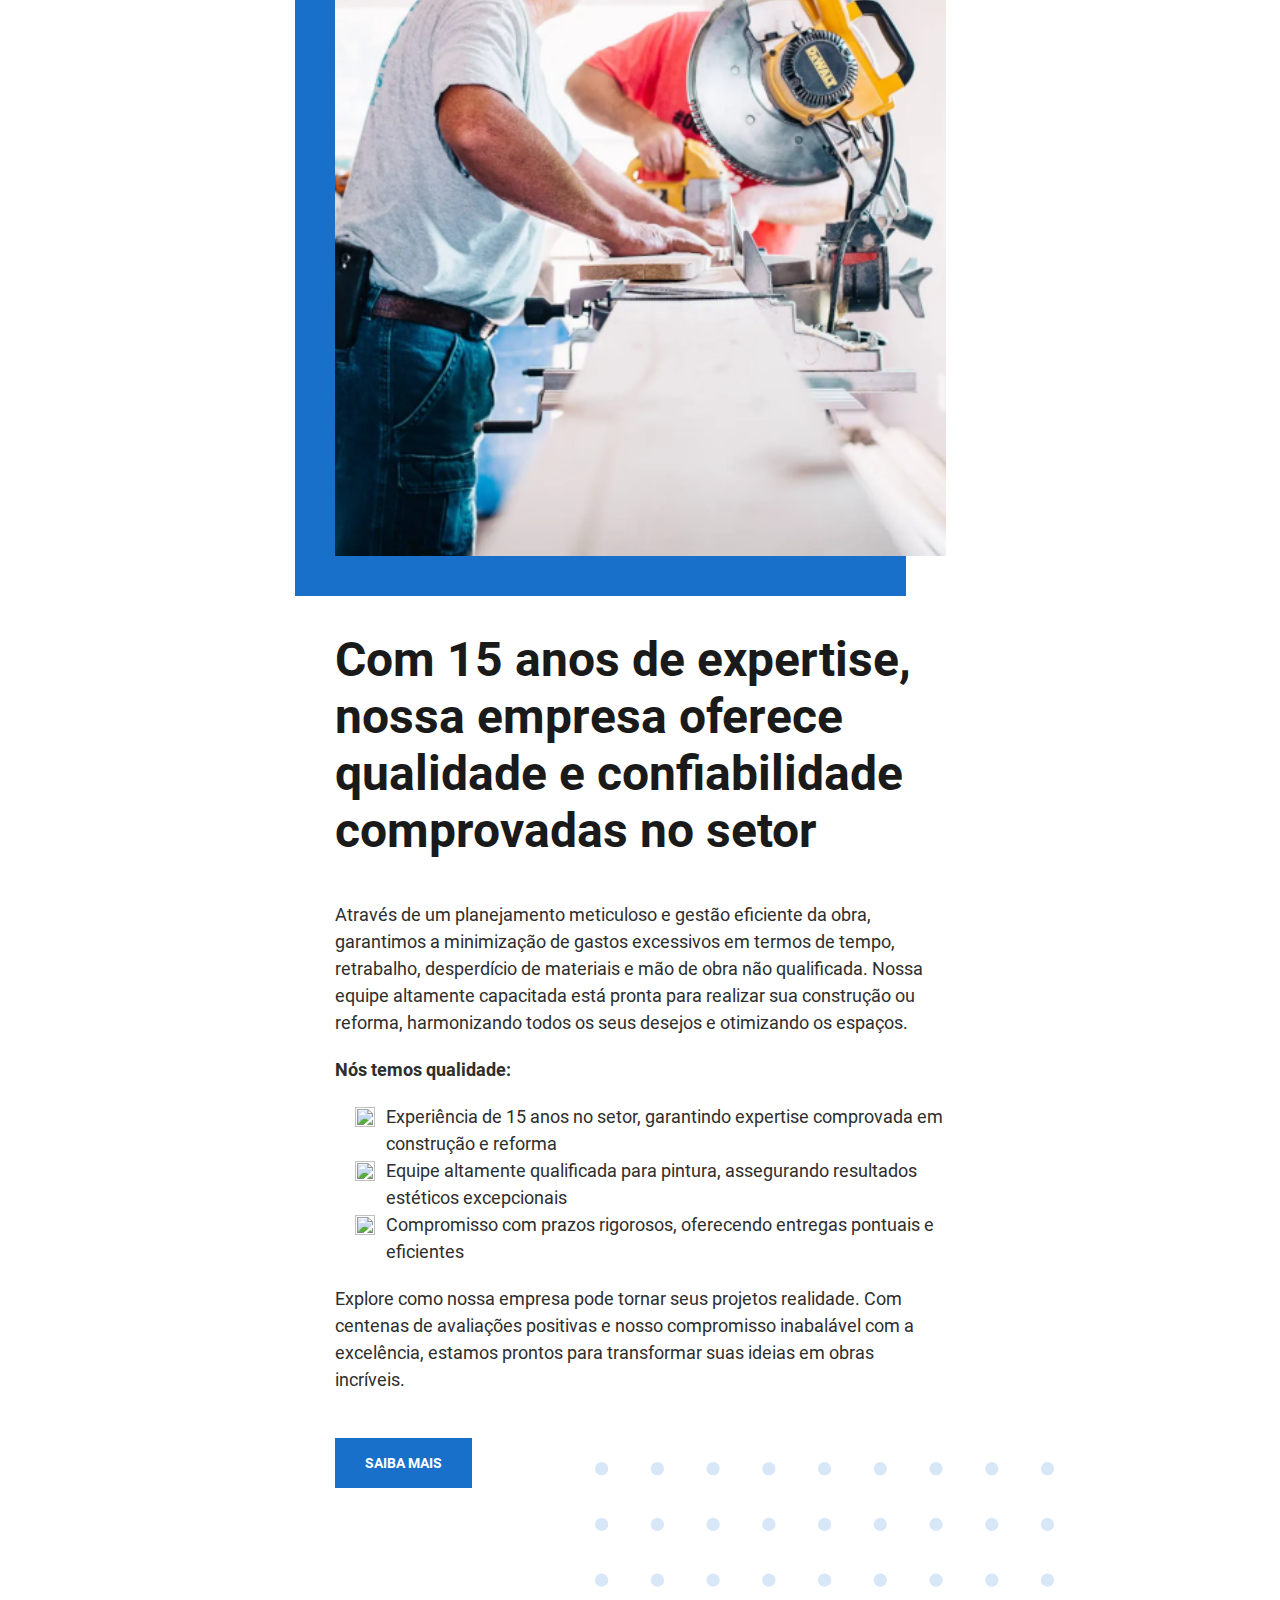
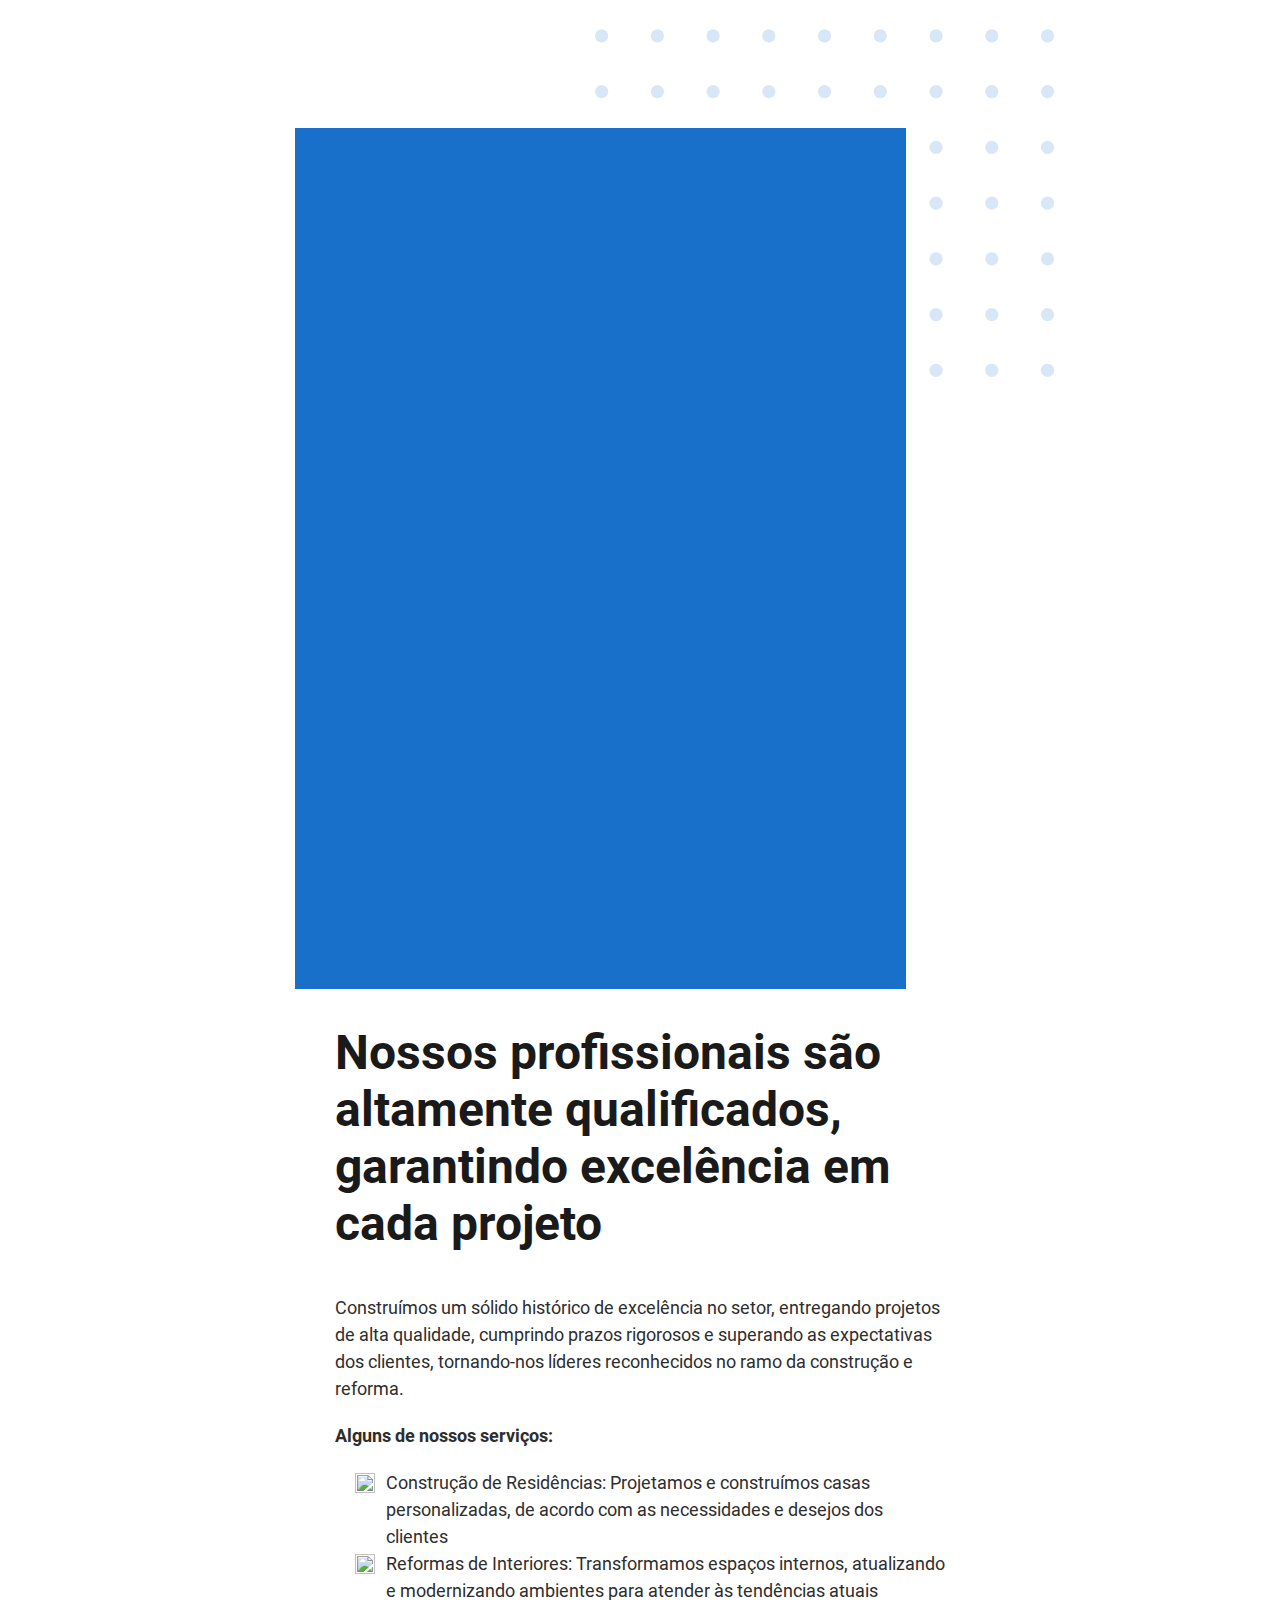
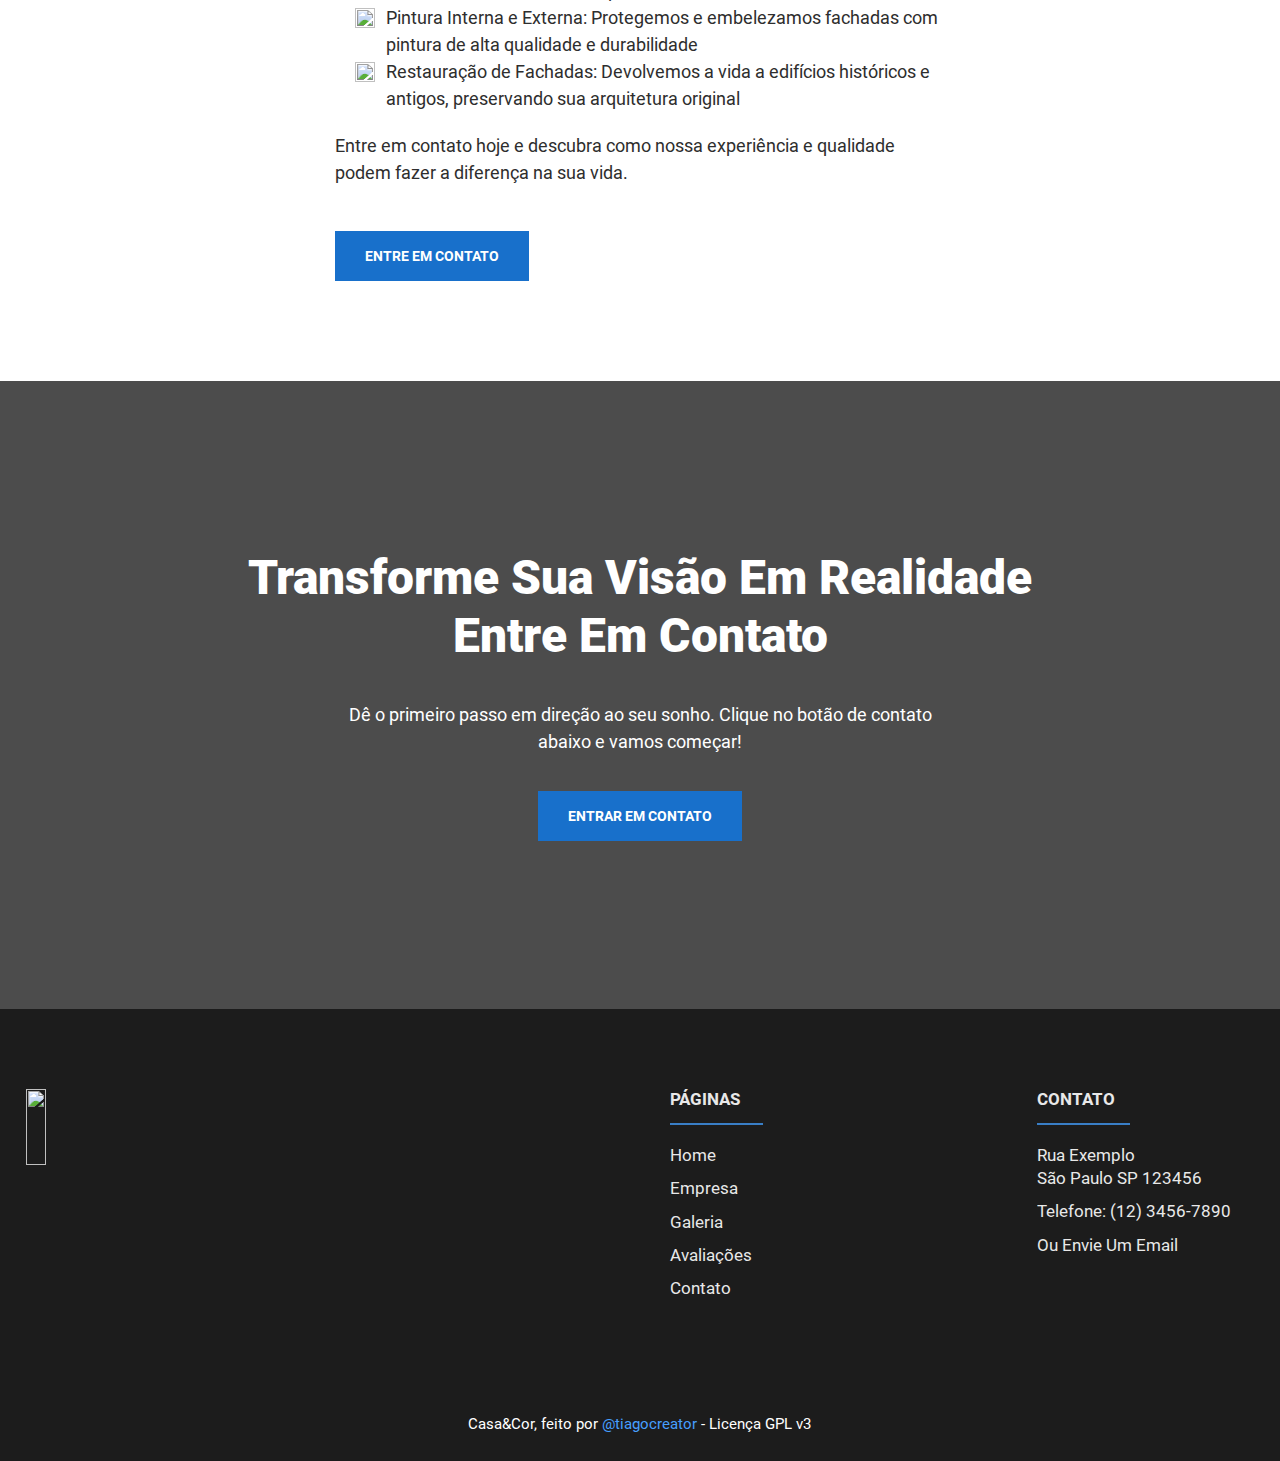
==== commit 0577c175: "Optimize image loading and responsiveness" ====
--- a/index.html
+++ b/index.html
@@ -29,7 +29,7 @@
   <meta name="theme-color" content="#ffffff">
 
   <!-- Pré-carregar -->
-  <link rel="preload" as="image" href="/images/landing-m.webp" />
+  <link rel="preload" as="image" href="/images/landing-s.webp" />
   <link rel="preload" as="font" type="font/woff2" href="fonts/roboto-v29-latin-regular.woff2" crossorigin />
   <link rel="preload" as="font" type="font/woff2" href="fonts/roboto-v29-latin-700.woff2" crossorigin />
 
@@ -76,7 +76,7 @@
 
         <!--Logo Dark-->
         <img class="dark" aria-hidden="true" src="/images/logo-blue-m.webp"
-          srcset="/images/logo-blue-m.webp, x /images/logo-blue-l.webp 2x" alt="" width="196" height="92"
+          srcset="/images/logo-blue-m.webp 1x, /images/logo-blue-l.webp 2x" alt="" width="196" height="92"
           decoding="async" loading="lazy">
       </a>
 
@@ -129,9 +129,10 @@
         </div>
       </div>
       <picture>
-        <source media="(max-width: 600px)" srcset="/images/landing-m.webp" />
-        <source media="(min-width: 601px)" srcset="/images/landing.webp" />
-        <img aria-hidden="true" decoding="async" src="/images/landing.webp" alt="casa nova" width="600" height="750" />
+        <source media="(max-width: 400px)" srcset="/images/landing-s.webp">
+        <source media="(max-width: 750px)" srcset="/images/landing-m.webp">
+        <source media="(max-width: 1366px)" srcset="/images/landing-l.webp">
+        <img aria-hidden="true" decoding="async" src="/images/landing-s.webp" alt="" width="360" height="240">
       </picture>
     </section>
 
@@ -221,10 +222,12 @@
           <a class="button-solid" href="/about.html">Saiba Mais</a>
         </div>
         <picture class="image-box">
-          <source media="(max-width: 600px)" srcset="/images/company-m.webp" />
-          <source media="(min-width: 601px)" srcset="/images/company.webp" />
-          <img aria-hidden="true" loading="lazy" decoding="async" src="/images/company.webp"
-            alt="homem operando serra eletrica" width="500" height="333" />
+          <source media="(max-width: 400px)" srcset="/images/company-s.webp">
+          <source media="(max-width: 750px)" srcset="/images/company-m.webp">
+          <source media="(max-width: 1366px)" srcset="/images/company-l.webp">
+          <source media="(min-width: 1367px)" srcset="/images/company.webp">
+          <img aria-hidden="true" loading="lazy" decoding="async" src="/images/company-s.webp"
+            alt="engenheiros planejando a construção" width="220" height="226">
         </picture>
       </div>
     </section>
@@ -306,9 +309,10 @@
       <picture>
         <source media="(max-width: 400px)" srcset="/images/paint-s.webp">
         <source media="(max-width: 600px)" srcset="/images/paint-m.webp">
-        <source media="(min-width: 601px)" srcset="/images/paint.webp">
-        <img aria-hidden="true" loading="lazy" decoding="async" src="/images/paint-s.webp" alt="pincel de tinta"
-          width="360" height="240">
+        <source media="(max-width: 1366px)" srcset="/images/paint-l.webp">
+        <source media="(min-width: 1367px)" srcset="/images/paint.webp">
+        <img aria-hidden="true" loading="lazy" decoding="async" src="/images/paint-s.webp" alt="" width="360"
+          height="240">
       </picture>
     </section>
 
--- a/css/critical.css
+++ b/css/critical.css
@@ -1 +1 @@
-@media only screen and (min-width:0){#hero{font-size:inherit;padding-bottom:16.875em;padding-top:9.375em;position:relative;z-index:1}#hero:before{content:'';position:absolute;display:block;height:100%;width:100%;background:#000;opacity:.7;top:0;left:0;z-index:-10}#hero picture{position:absolute;top:0;left:0;height:100%;width:100%;z-index:-11}#hero picture img{position:absolute;top:0;left:0;height:100%;width:100%;object-fit:cover}#hero .hero-content{width:96%;max-width:71.5em;margin:auto;position:relative;z-index:10;text-align:center}#hero .hero-content{padding:0}#hero .heroText{width:100%;margin:auto;max-width:56.875em}#hero h1{font-weight:bold;font-size:min(12vw, 4em);color:#fff;text-align:center;line-height:1.203125;margin:auto;width:100%;max-width:14.125em;margin-bottom:1.4375em;position:relative}#hero h1:before{content:'';position:absolute;display:block;height:.0625em;width:1.515625em;background:var(--primary);opacity:1;bottom:-0.25em;left:50%;transform:translateX(-50%)}#hero p{line-height:1.55em;margin:auto;margin-bottom:1.72222222em;color:#fff;width:100%;text-align:center;max-width:34.27777778em;opacity:1}#hero .button-solid{margin:auto;display:inline-block;width:auto}}@media only screen and (min-width:48em){#hero{padding:12.5em 0 18.75em 0;z-index:1;overflow:hidden}#hero .hero-content{display:flex;justify-content:space-between;position:relative}}@media only screen and (min-width:1300px){#hero{padding-top:17.0625em;padding-bottom:19.1875em;background:url('../images/landing.webp');background-size:cover;background-position:center;background-repeat:no-repeat;background-attachment:fixed}#hero picture{display:none}}@media only screen and (min-width:0){.services{border-radius:.3125em;margin:auto;margin-top:-10.4375em;position:relative;z-index:100;background:#fff;width:90%;max-width:82.5em;padding:3.125em 1.25em;border-top:.375em solid var(--primary);box-shadow:0 20px 40px rgba(0,0,0,0.05);margin-bottom:3.125em}.services .card{display:block;width:100%;max-width:22.3125em;margin:auto;margin-bottom:3.125em}.services .card:last-of-type{margin-bottom:0}.services .card picture{background:var(--primary);width:5.5em;height:5.5em;display:flex;justify-content:center;align-items:center;margin:auto;margin-bottom:1.4375em;border-radius:50%}.services .card picture img{width:3em;height:3em}.services .card h2{text-align:center;font-size:2em;line-height:1.35em;font-weight:700;color:#1a1a1a;margin-bottom:.65em}.services .card p{text-align:center;line-height:1.33333333em;width:100%;opacity:.8}}@media only screen and (min-width:768px){.services{font-size:min(1.8vw, 1em);display:flex;justify-content:space-between;align-items:flex-start;width:98%}.services .card{margin:0;max-width:20.3125em}}@media only screen and (min-width:1300px){.services{padding:3.125em 5em}.services .card{max-width:22.3125em}}@media only screen and (min-width:0){body.dark-mode #services{background:var(--medium)}body.dark-mode #services picture{background:var(--primaryDark)}body.dark-mode #services h2{color:#fff;font-weight:bold}}+@media only screen and (min-width:0){#hero{font-size:inherit;padding-bottom:16.875em;padding-top:9.375em;position:relative;z-index:1}#hero:before{content:'';position:absolute;display:block;height:100%;width:100%;background:#000;opacity:.7;top:0;left:0;z-index:-10}#hero picture{position:absolute;top:0;left:0;height:100%;width:100%;z-index:-11}#hero picture img{position:absolute;top:0;left:0;height:100%;width:100%;object-fit:cover}#hero .hero-content{width:96%;max-width:71.5em;margin:auto;position:relative;z-index:10;text-align:center}#hero .hero-content{padding:0}#hero .heroText{width:100%;margin:auto;max-width:56.875em}#hero h1{font-weight:bold;font-size:min(12vw, 4em);color:#fff;text-align:center;line-height:1.203125;margin:auto;width:100%;max-width:14.125em;margin-bottom:1.4375em;position:relative}#hero h1:before{content:'';position:absolute;display:block;height:.0625em;width:1.515625em;background:var(--primary);opacity:1;bottom:-0.25em;left:50%;transform:translateX(-50%)}#hero p{line-height:1.55em;margin:auto;margin-bottom:1.72222222em;color:#fff;width:100%;text-align:center;max-width:34.27777778em;opacity:1}#hero .button-solid{margin:auto;display:inline-block;width:auto}}@media only screen and (min-width:48em){#hero{padding:12.5em 0 18.75em 0;z-index:1;overflow:hidden}#hero .hero-content{display:flex;justify-content:space-between;position:relative}}@media only screen and (min-width:1366px){#hero{padding-top:17.0625em;padding-bottom:19.1875em;background:url('../images/landing-l.webp');background-size:cover;background-position:center;background-repeat:no-repeat;background-attachment:fixed}#hero picture{display:none}}@media only screen and (min-width:0){.services{border-radius:.3125em;margin:auto;margin-top:-10.4375em;position:relative;z-index:100;background:#fff;width:90%;max-width:82.5em;padding:3.125em 1.25em;border-top:.375em solid var(--primary);box-shadow:0 20px 40px rgba(0,0,0,0.05);margin-bottom:3.125em}.services .card{display:block;width:100%;max-width:22.3125em;margin:auto;margin-bottom:3.125em}.services .card:last-of-type{margin-bottom:0}.services .card picture{background:var(--primary);width:5.5em;height:5.5em;display:flex;justify-content:center;align-items:center;margin:auto;margin-bottom:1.4375em;border-radius:50%}.services .card picture img{width:3em;height:3em}.services .card h2{text-align:center;font-size:2em;line-height:1.35em;font-weight:700;color:#1a1a1a;margin-bottom:.65em}.services .card p{text-align:center;line-height:1.33333333em;width:100%;opacity:.8}}@media only screen and (min-width:768px){.services{font-size:min(1.8vw, 1em);display:flex;justify-content:space-between;align-items:flex-start;width:98%}.services .card{margin:0;max-width:20.3125em}}@media only screen and (min-width:1300px){.services{padding:3.125em 5em}.services .card{max-width:22.3125em}}@media only screen and (min-width:0){body.dark-mode #services{background:var(--medium)}body.dark-mode #services picture{background:var(--primaryDark)}body.dark-mode #services h2{color:#fff;font-weight:bold}}